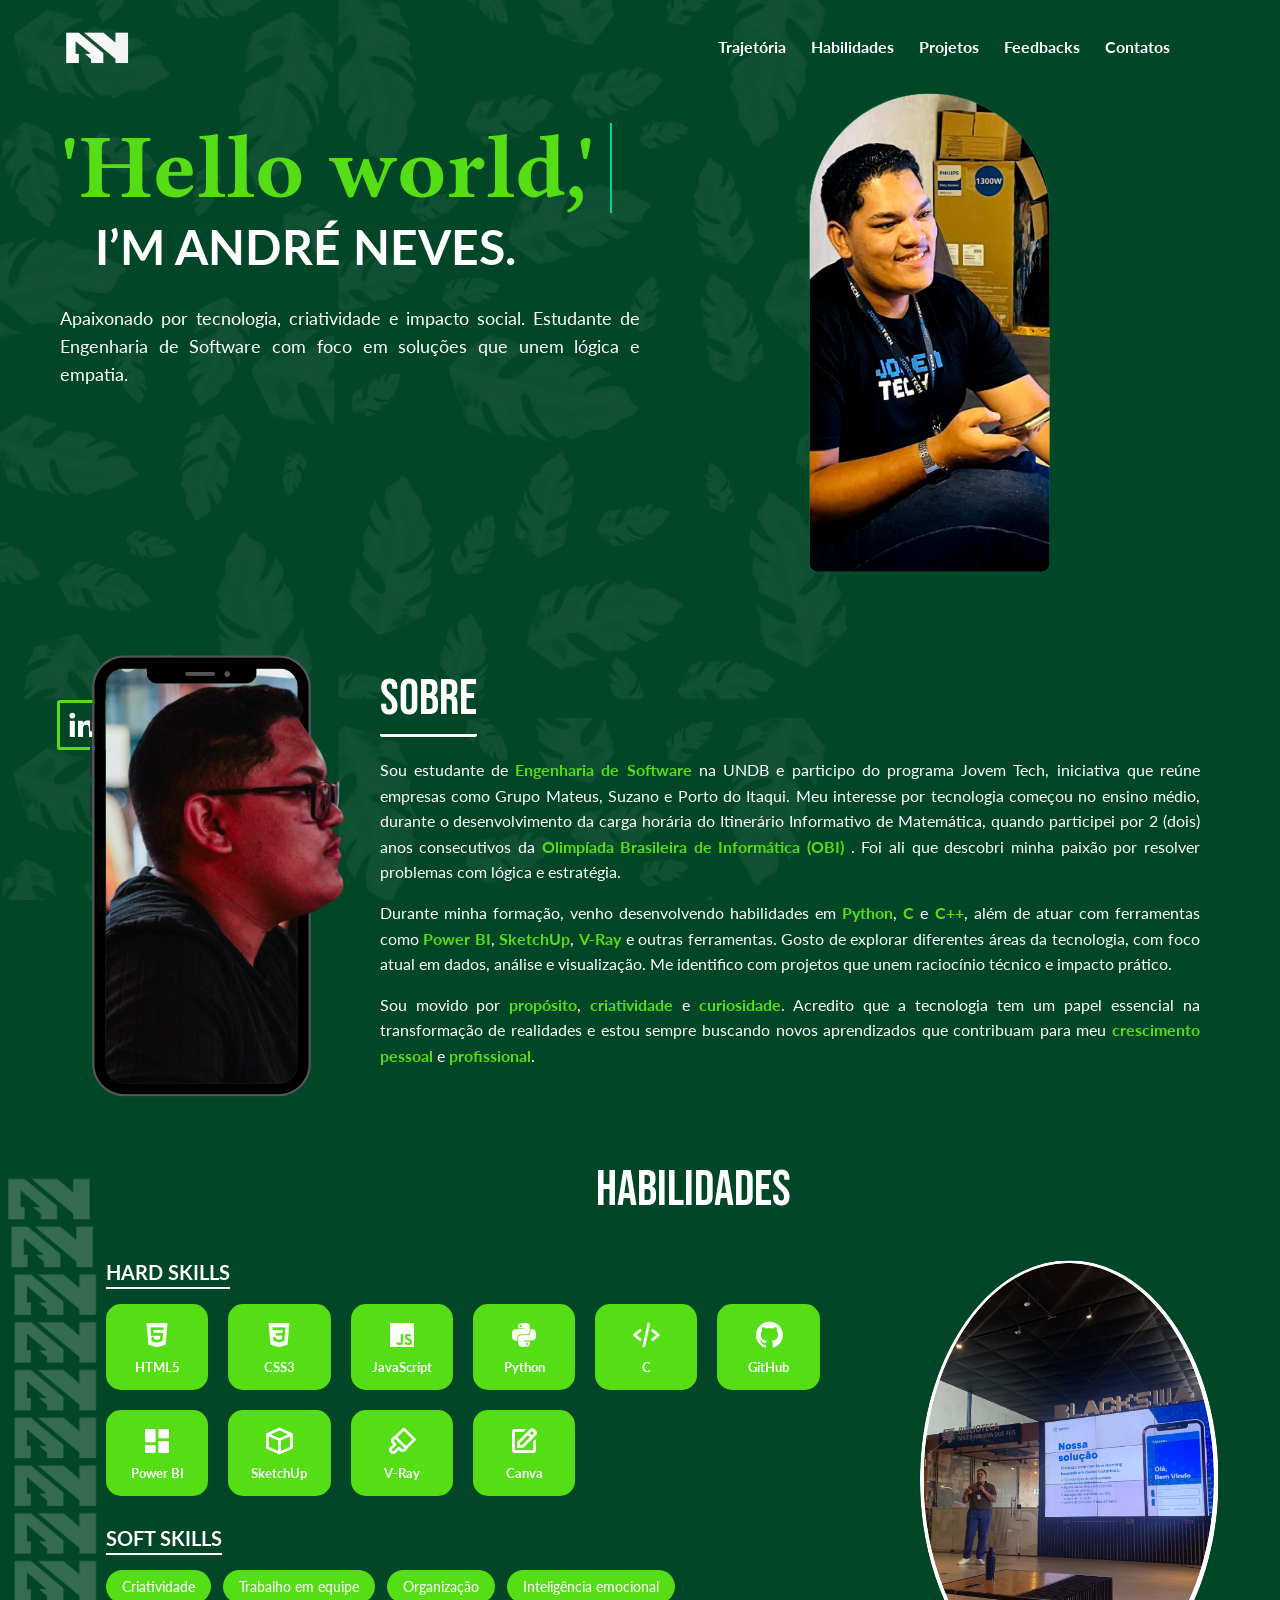
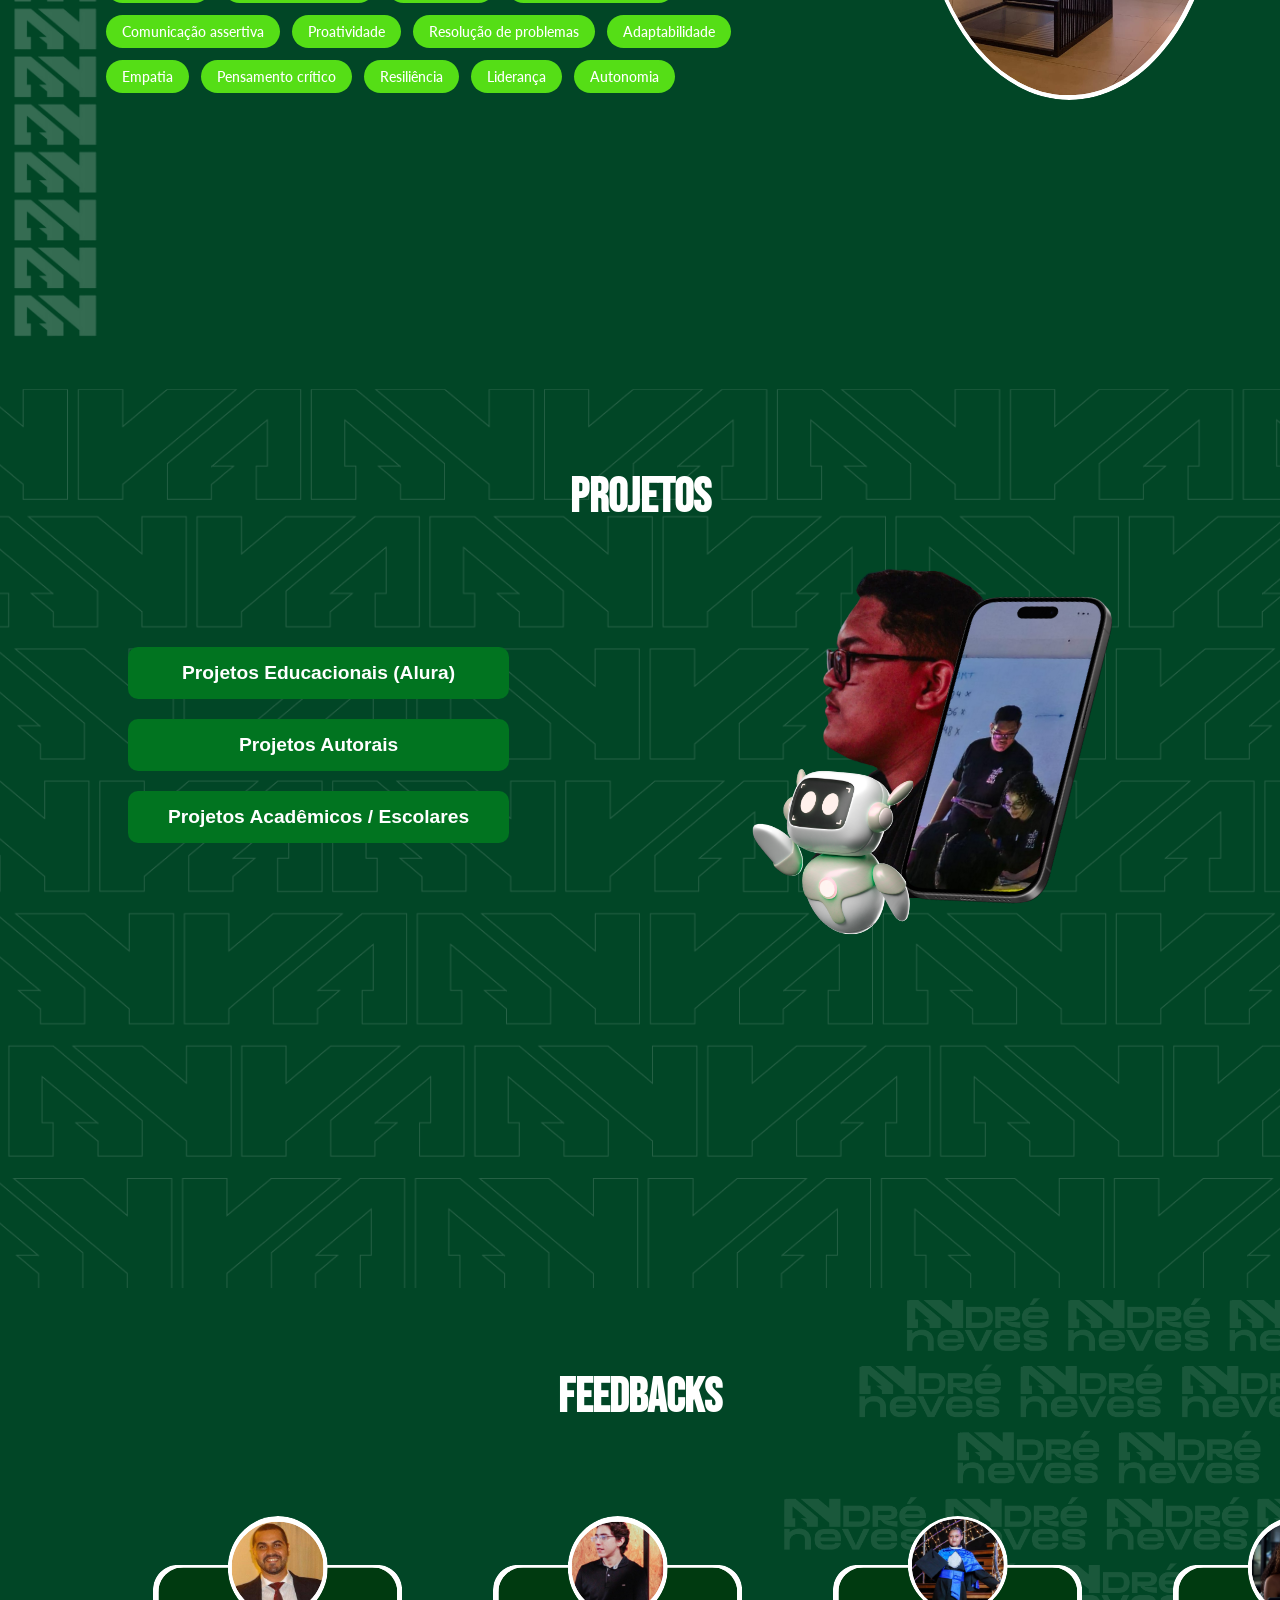
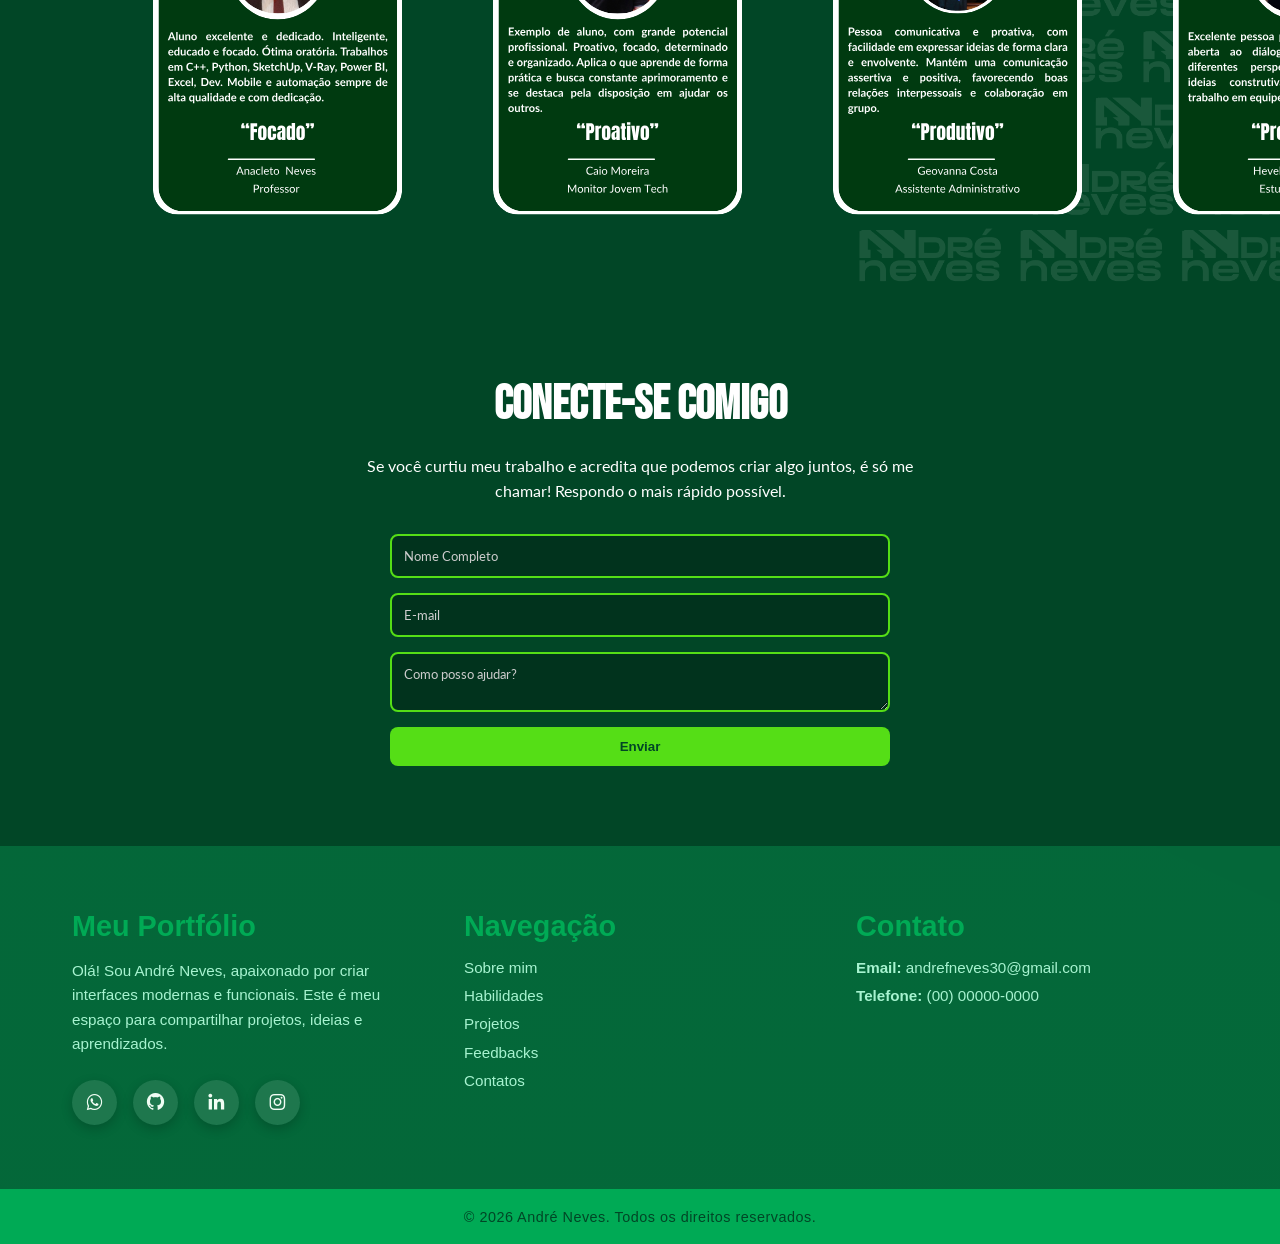
==== index.html @ a417c54a "Update index.html" ====
<!-- index.html -->
<!DOCTYPE html>
<html lang="pt-BR">

<head>
  <meta charset="UTF-8" />
  <meta name="viewport" content="width=device-width, initial-scale=1.0" />
  <title>Portfólio | André Neves</title>
  <link href='https://unpkg.com/boxicons@2.1.4/css/boxicons.min.css' rel='stylesheet'>
  <link rel="stylesheet" href="./Styles/style.css">
  <link rel="shortcut icon" type="image/x-icon" href="./assets/aba/logo_aba.ico">
  <script src="https://vlibras.gov.br/app/vlibras-plugin.js"></script>
</head>

<body class="claro">

  <div vw class = "enabled">
        <div vw-access-button class="active"></div>
        <div vw-plugin-wrapper>
            <div class="vw-plugin-top-wrapper"></div>
        </div>
    </div>
    <script src="https://vlibras.gov.br/app/vlibras-plugin.js"></script>
    <script >
        new window.VLibras.Widget('https://vlibras.gov.br/app');
    </script>

  <!-- Fundos -->
  <div class="home_fundo">
    <div class="fundo-folhas"></div>
    <div class="fundo-logo"></div>
  </div>
  <!-- Cabeçalho -->
  <header class="secao-cabecalho">
    <div class="menu-navegacao">
      <a href="/">
        <img class="logo" src="./assets/cabecalho/logo.svg" alt="Logo" onclick="location.reload()"
          style="cursor:pointer;" />
      </a>
      <nav>
        <ul class="lista-navegacao">
          <li><a href="#trajetoria">Trajetória</a></li>
          <li><a href="#habilidades">Habilidades</a></li>
          <li><a href="#projetos">Projetos</a></li>
          <li><a href="#feedbacks">Feedbacks</a></li>
          <li><a href="#contato">Contatos</a></li>
          <li>
            <div class="botao-tema" onclick="alternarTema()"></div>
          </li>
          <div class="linha-separadora"></div>

      </nav>
    </div>
  </header>


  <main>
    <section class="secao-apresentacao">
      <div class="texto-apresentacao">
        <section>
          <h1><span class="titulo_home"><strong>'Hello world,'</strong></span></h1>
          <h2>I’M ANDRÉ NEVES.</h2>
          <p class="texto_home" style="text-align: justify;"">
            Apaixonado por tecnologia, criatividade e impacto social. Estudante de Engenharia de Software com foco em soluções que unem lógica e empatia.
          </p>
        </section>
        <div class=" redes-sociais">
            <a
              href="https://www.linkedin.com/in/andrefneves?utm_source=share&utm_campaign=share_via&utm_content=profile&utm_medium=android_app"><i
                class='bx bxl-linkedin'></i></a>
            <a href="https://github.com/andrefnevess"><i class="bx bxl-github"></i></a>
      </div>
      </div>

      <div class="foto-perfil">
        <img src="./assets/home/andre_perfil.svg" alt="André Neves" />
      </div>
    </section>
    <!-- Seção Sobre -->
    <section id="trajetoria" class="secao_sobre">
      <div class="conteudo_sobre">
        <div class="texto">
          <h1 class="titulo_sobre">SOBRE</h1>
          <p class="texto_sobre">Sou estudante de <strong class="negrito_sobre">Engenharia de Software</strong> na UNDB
            e participo do programa Jovem Tech, iniciativa que reúne empresas como Grupo Mateus, Suzano e Porto do
            Itaqui. Meu interesse por tecnologia começou no ensino médio, durante o desenvolvimento da carga horária do
            Itinerário Informativo de Matemática, quando participei por 2 (dois) anos consecutivos da <strong
              class="negrito_sobre">Olimpíada Brasileira de Informática (OBI)</strong> . Foi ali que descobri minha
            paixão por resolver problemas com lógica e estratégia.</p>

          <p class="texto_sobre">Durante minha formação, venho desenvolvendo habilidades em <strong
              class="negrito_sobre">Python</strong>, <strong class="negrito_sobre">C</strong> e <strong
              class="negrito_sobre">C++</strong>, além de atuar com ferramentas como <strong class="negrito_sobre">Power
              BI</strong>, <strong class="negrito_sobre">SketchUp</strong>, <strong class="negrito_sobre">V-Ray</strong>
            e outras ferramentas. Gosto de explorar diferentes áreas da tecnologia, com foco atual em dados, análise e
            visualização. Me identifico com projetos que unem raciocínio técnico e impacto prático.</p>

          <p class="texto_sobre">Sou movido por <strong class="negrito_sobre">propósito</strong>, <strong
              class="negrito_sobre">criatividade</strong> e <strong class="negrito_sobre">curiosidade</strong>. Acredito
            que a tecnologia tem um papel essencial na transformação de realidades e estou sempre buscando novos
            aprendizados que contribuam para meu <strong class="negrito_sobre">crescimento pessoal</strong> e <strong
              class="negrito_sobre">profissional</strong>.</p>
        </div>
        <img src="./assets/sobre_mim/celular_imagem.svg" alt="Imagem com efeito 3D">
      </div>
    </section>

    <!-- Seção Habilidades -->
    <section id="habilidades" class="secao_habilidades">
      <div class="imagem-esquerda-conteudo">
        <img src="./assets/habilidades/logo_lateral_habilidades.svg">
      </div>
      <div class="conteudo-habilidades">
        <h1 class="titulo_habilidades">HABILIDADES</h1>

        <div class="habilidades_layout">

          <!-- Listas -->
          <div class="habilidades_listas">

            <!-- HARD SKILLS -->
            <div class="habilidades_categoria">
              <h2>HARD SKILLS</h2>
              <div class="hard_skills">
                <div class="skill_icon"><i class="bx bxl-html5"></i><span>HTML5</span></div>
                <div class="skill_icon"><i class="bx bxl-css3"></i><span>CSS3</span></div>
                <div class="skill_icon"><i class="bx bxl-javascript"></i><span>JavaScript</span></div>
                <div class="skill_icon"><i class="bx bxl-python"></i><span>Python</span></div>
                <div class="skill_icon"><i class="bx bx-code-alt"></i><span>C</span></div>
                <div class="skill_icon"><i class="bx bxl-github"></i><span>GitHub</span></div>
                <div class="skill_icon"><i class="bx bxs-dashboard"></i><span>Power BI</span></div>
                <div class="skill_icon"><i class="bx bx-cube"></i><span>SketchUp</span></div>
                <div class="skill_icon"><i class="bx bx-brush"></i><span>V-Ray</span></div>
                <div class="skill_icon"><i class='bx  bx-edit'></i> <span>Canva</span></div>
              </div>
            </div>

            <!-- SOFT SKILLS -->
            <div class="habilidades_categoria">
              <h2>SOFT SKILLS</h2>
              <div class="soft_skills">
                <span>Criatividade</span>
                <span>Trabalho em equipe</span>
                <span>Organização</span>
                <span>Inteligência emocional</span>
                <span>Comunicação assertiva</span>
                <span>Proatividade</span>
                <span>Resolução de problemas</span>
                <span>Adaptabilidade</span>
                <span>Empatia</span>
                <span>Pensamento crítico</span>
                <span>Resiliência</span>
                <span>Liderança</span>
                <span>Autonomia</span>
              </div>
            </div>
          </div>

          <!-- Imagem -->
          <div class="habilidades_imagem">
            <img src="./assets/habilidades/andre_habilidades.svg" alt="Apresentação">
          </div>

        </div>
      </div>
    </section>


    <!-- ================= PROJETOS ================= -->
    <section class="secao_projetos" id="projetos">
      <h2>PROJETOS</h2>
      <div class="projetos-container">
        <div class="projetos-botoes">
          <a href="projetos-educacionais.html" class="btn-projeto">Projetos Educacionais (Alura)</a>
          <a href="projetos-autorais.html" class="btn-projeto">Projetos Autorais</a>
          <a href="projetos-academicos.html" class="btn-projeto">Projetos Acadêmicos / Escolares</a>
        </div>

        <img src="./assets/projetos/imgem_lateral.svg" alt="Colagem de André" class="imagem_colagem">
      </div>
    </section>

<!-- ================= FEEDBACKS ================= -->
<section id="feedbacks">
  <h2>Feedbacks</h2>

  <div class="slider" style="--width: 300px; --height: 300px; --quantity: 18;">
    <div class="list">
      <!-- Cards originais -->
      <div class="item" style="--position: 1"><img src="./assets/feedbacks/depoimento.svg" alt="Feedback"></div>
      <div class="item" style="--position: 2"><img src="./assets/feedbacks/depoimento1.svg" alt="Feedback"></div>
      <div class="item" style="--position: 3"><img src="./assets/feedbacks/depoimento2.svg" alt="Feedback"></div>
      <div class="item" style="--position: 4"><img src="./assets/feedbacks/depoimento3.svg" alt="Feedback"></div>
      <div class="item" style="--position: 5"><img src="./assets/feedbacks/depoimento4.svg" alt="Feedback"></div>
      <div class="item" style="--position: 6"><img src="./assets/feedbacks/depoimento5.svg" alt="Feedback"></div>
      <div class="item" style="--position: 7"><img src="./assets/feedbacks/depoimento6.svg" alt="Feedback"></div>
      <div class="item" style="--position: 8"><img src="./assets/feedbacks/depoimento7.svg" alt="Feedback"></div>
      <div class="item" style="--position: 9"><img src="./assets/feedbacks/depoimento8.svg" alt="Feedback"></div>

      <!-- Duplicados para loop infinito -->
      <div class="item" style="--position: 10"><img src="./assets/feedbacks/depoimento.svg" alt="Feedback"></div>
      <div class="item" style="--position: 11"><img src="./assets/feedbacks/depoimento1.svg" alt="Feedback"></div>
      <div class="item" style="--position: 12"><img src="./assets/feedbacks/depoimento2.svg" alt="Feedback"></div>
      <div class="item" style="--position: 13"><img src="./assets/feedbacks/depoimento3.svg" alt="Feedback"></div>
      <div class="item" style="--position: 14"><img src="./assets/feedbacks/depoimento4.svg" alt="Feedback"></div>
      <div class="item" style="--position: 15"><img src="./assets/feedbacks/depoimento5.svg" alt="Feedback"></div>
      <div class="item" style="--position: 16"><img src="./assets/feedbacks/depoimento6.svg" alt="Feedback"></div>
      <div class="item" style="--position: 17"><img src="./assets/feedbacks/depoimento7.svg" alt="Feedback"></div>
      <div class="item" style="--position: 18"><img src="./assets/feedbacks/depoimento8.svg" alt="Feedback"></div>
    </div>
  </div>
</section>




    <!-- ================= CONTATO ================= -->
    <section id="contato">
      <h2>Conecte-se comigo</h2>
      <p>
        Se você curtiu meu trabalho e acredita que podemos criar algo juntos, é só me chamar!
        Respondo o mais rápido possível.
      </p>

      <form>
        <input type="text" placeholder="Nome Completo" required>
        <input type="email" placeholder="E-mail" required>
        <textarea placeholder="Como posso ajudar?" required></textarea>
        <button type="submit">Enviar</button>
      </form>


    </section>
<footer>
  <div class="container">

    <!-- Coluna 1: Sobre -->
    <div>
      <h2>Meu Portfólio</h2>
      <p>
        Olá! Sou André Neves, apaixonado por criar interfaces modernas e funcionais.
        Este é meu espaço para compartilhar projetos, ideias e aprendizados.
      </p>
      <div class="social-icons">
        <a href="https://wa.me/qr/RAGV7XHZRZ6GN1"><i class="bx bxl-whatsapp"></i></a>
        <a href="https://github.com/andrefnevess"><i class="bx bxl-github"></i></a>
        <a href="https://www.linkedin.com/in/andrefneves?utm_source=share&utm_campaign=share_via&utm_content=profile&utm_medium=android_app"><i class='bx bxl-linkedin'></i></a>
        <a href="https://www.instagram.com/andre.nevess?igsh=OG5remVhYXY4eXdo"><i class="bx bxl-instagram"></i></a>
      </div>
    </div>

    <!-- Coluna 2: Navegação -->
    <div>
      <h2>Navegação</h2>
      <ul>
        <li><a href="#trajetoria">Sobre mim</a></li>
        <li><a href="#habilidades">Habilidades</a></li>
        <li><a href="#projetos">Projetos</a></li>
        <li><a href="#feedbacks">Feedbacks</a></li>
        <li><a href="#contato">Contatos</a></li>
      </ul>
    </div>

    <!-- Coluna 3: Contato -->
    <div>
      <h2>Contato</h2>
      <ul>
        <li><strong>Email:</strong> andrefneves30@gmail.com</li>
        <li><strong>Telefone:</strong> (00) 00000-0000</li>
      </ul>
    </div>

  </div>

  <div class="footer-bottom">
    © <span id="year"></span> André Neves. Todos os direitos reservados.
  </div>

  <script>
    document.getElementById("year").textContent = new Date().getFullYear();
  </script>
</footer>


  </main>
</body>


</html>
---- Styles/style.css ----
@import url('https://fonts.googleapis.com/css2?family=Lato:wght@700&family=League+Spartan:wght@100..900&family=Libertinus+Sans:ital,wght@0,400;0,700;1,400&family=Libertinus+Serif:wght@400;700&family=Roboto:ital,wght@0,100..900;1,100..900&display=swap');
@import url('https://fonts.googleapis.com/css2?family=Bebas+Neue&family=Lato:wght@300;400&display=swap');

.folha {
  position: absolute;
  width: 40px;
  height: auto;
  pointer-events: none; /* não atrapalha cliques */
}


 /* Função "Voltar para o inicio */
 #scrollTopBtn {
  position: fixed;
  bottom: 30px;
  right: 30px;
  display: flex;
  align-items: center;
  gap: 10px; /* espaço entre ícone e texto */
  padding: 10px 20px;
  background-color: white;
  color: black;
  border: 2px solid white;
  border-radius: 30px;
  cursor: pointer;
  font-weight: bold;
  font-size: 16px;
  box-shadow: 0 4px 8px rgba(0,0,0,0.2);
  display: none; /* inicialmente escondido */
  transition: all 0.3s ease;
}

#scrollTopBtn:hover {
  transform: scale(1.05);
  background-color: #f0f0f0;
}



/* Variáveis de cor */
:root {
  --verde-escuro: #014626;
  --verde-claro: #00aa55;
  --verde-gradiente: linear-gradient(135deg, #014626, #00aa55);

  --texto-claro: #f0fdf4;
  --texto-secundario: #a7f3d0;

  /* Variáveis que estavam faltando */
  --cor-destaque: #55DE16; /* verde neon usado nos hovers */
  --cor-fundo-escuro: #014626; /* fundo padrão das seções */
  --cor-texto-escuro: #ffffff; /* cor de texto nas seções escuras */
}


html {
  scroll-behavior: smooth;
  overflow-x: hidden
}

@keyframes flutuar {
  0% {
    top: 0;
  } 100% {
    top: 30px;
  }
}

/* Reset básico */
* {
  margin: 0;
  padding: 0;
  box-sizing: border-box;
}

/* Corpo */
body {
  font-family: "Lato", sans-serif;
  transition: background 0.3s, color 0.3s;
}



/* Fundo geral */

.home_fundo{
  align-items: center;
}
/* Fundo com folhas */
.fundo-folhas {
  position: absolute;
  top: 0;
  left: 0;
  width: 100%;
  height: 100%;
  background-image: url('../assets/home/folhas.png');
  background-repeat: no-repeat;
  background-size: cover;
  background-position: center top;
  z-index: -1;
  opacity: 0.4;
}

/* Fundo com logos */
.fundo-logo {
  position: absolute;
  bottom: 0;
  right: 0;
  width: 50%;
  height: 50%;
  background-image: url('../assets/home/logo_de_fundo\ .svg');
  background-repeat: no-repeat;
  background-size: cover;
  background-position: right bottom;
  z-index: -3;
  opacity: 0.5;
}

.linha-separadora {
  width: 100%;
  height: 2px;
  background-color: white; /* ou a cor que você usou no protótipo */
  border-radius: 12px; /* ou 50% se quiser circular */
  overflow: hidden;
}

/* Cabeçalho */
.secao-cabecalho {
  padding: 20px 60px;
  display: flex;
  flex-direction: column;
  gap: 40px;
}

.menu-navegacao {
  display: flex;
  justify-content: space-between;
  align-items: center;
}

.lista-navegacao {
  display: flex;
  list-style: none;
  gap: 25px;
}

.lista-navegacao a:hover {
    background: transparent;
    color: var(--cor-destaque);
    box-shadow: none;

}

.lista-navegacao a {
  text-decoration: none;
  color: white;
  font-weight: bold;
  transition: color 0.3s;
}

/* Logo */
.logo {
  max-width: clamp(50px, 10vw, 75px);
  height: auto;
}

/* Apresentação */
.secao-apresentacao {
  display: flex;
  justify-content: space-between;
  flex-wrap: wrap;
  padding: 30px 60px;
}

.texto-apresentacao {
  flex: 1;
  max-width: 1000px;
}

.texto-apresentacao h1 {
  font-family: "Libertinus Serif", serif;
  font-weight: 600;
  font-style: normal;
  font-size: 3.5rem;
 
  color: #00d596;
}

/* Efeito de digitação para "Hello world," */
.titulo_home {
  display: inline-block;
  overflow: hidden;
  white-space: nowrap;
  border-right: 2px solid #00d596; /* cor do cursor */
  font-family: 'Libertinus Serif', serif;
  font-weight: 1000;
  font-size: 90px;

  /* animações */
  animation: typing 2s steps(12) forwards, blink 0.7s step-end infinite;
}

@keyframes typing {
  from { width: 0; }
  to { width: 12ch; } /* 12 caracteres = "Hello world," */
}

@keyframes blink {
  0%, 50%, 100% { border-color: #00d596; }
  25%, 75% { border-color: transparent; }
}

.texto-apresentacao h1,
.texto-apresentacao h2 {
    display: block;
    margin: 0px;
    line-height: 1; /* ajusta a distância entre as linhas */
}
.texto-apresentacao {
    display: flex;
    flex-direction: column;
    gap: 5px; /* espaço entre eles */
    margin:0px 0px 0px 0px;
}

.texto-apresentacao h2 {
  font-size: 3rem;
  margin-bottom: 0.7em;
   padding-left: 35px;
}

h1, h2 {
    margin-bottom: 0; /* ou 0 se quiser colado */
}

h2 {
    margin-top: 0; /* remove espaço extra acima */
}

.texto-apresentacao p {
  font-size: 1.1rem;
  margin-bottom: 1.5em;
  line-height: 1.6;
  right: 15px;
}

.titulo_home {
  color: var(--cor-destaque);
}

h2 {
  color: white;
  left: 30px;
}
.texto_home{
  font-family: "Lato", sans-serif;
  font-size: clamp(0.9rem, 1.2vw, 1.1rem);
  color: white;
}

.redes-sociais {
    display: flex;
    gap: 10px;
    margin-top: 10px;
    position: absolute;
    left: 0;
    bottom: 150px;
    padding-left: 25px;
}

.redes-sociais:hover {
    background: transparent;
    color: var(--cor-destaque);
    box-shadow: none;
}

.redes-sociais{
    margin-left: 2rem;
}

.redes-sociais a {
    display: inline-flex;
    justify-content: center;
    align-items: center;
    width: 50px;
    height: 50px;
    border: .2rem solid var(--cor-destaque);
    border-radius: 5%;
    font-size: 2rem;
    color: var(--cor-destaque);
    text-decoration: none;
    transition: .5s;
    
}


.redes-sociais a:hover {
    background: var(--cor-destaque);
    color: var(--cor-fundo-escuro);
    box-shadow: 0 0 1rem var(--cor-destaque);
}

/* Foto lateral */
.foto-perfil {
  flex: 1;
  display: flex;
  justify-content: center;
  animation: flutuar 2s ease-in-out infinite alternate;
  position: relative;
}

.foto-perfil img {
  width: 100%;
  max-width: 250px;
  height: auto;
  transform: translateY(-30px); 
}

/* Seção Sobre Mim */

body {
    background-color: #014626; 
}

/* Logo Superior */

header {
    position: relative;
}

.logo_superior {
    position: absolute;
    top: 0;
    right: 30px; /* valor negativo faz "invadir" */
    width: 600px; /* tamanho ajustado */
    max-width: none; /* remove limite */
}

/* Seção Sobre */
.secao_sobre {
    padding: 20px 40px;
    max-width: 1200px;
    margin: auto;
    position: relative;
}

.titulo_sobre {
    font-family: "Bebas Neue", sans-serif;
    font-weight: 400;
    font-size: 50px;
    color: #fff;
    margin-bottom: 20px;
    border-bottom: 3px solid white;
    display: inline-block;
    padding-bottom: 5px;
    border-radius: 2px;
}

.conteudo_sobre {
    display: flex;
    flex-direction: row-reverse;
    align-items: center;
    gap: 30px;
}

.texto_sobre {
    font-family: "Lato", sans-serif;
    font-size: 16px;
    color: white;
    line-height: 1.6;
    text-align: justify;
    margin-bottom: 15px; /* <-- adiciona espaço entre parágrafos */
}

.negrito_sobre {
    color: #55DE16;
}

.conteudo_sobre img {
    width: 100%;
    max-width: 300px;
}



.redes-sociais i{
  color: white;
  
}


/* Seção Habilidades */
.secao_habilidades {
  padding: 40px 0px;
  color: white;
  width: 100vw;
  display: flex;
  flex-direction: row;
}

.imagem-esquerda-conteudo {
  width: 15%;
  height: 100%;
}

.imagem-esquerda-conteudo img {
  width: 100%;
  height: 100%;
}

.conteudo-habilidades {
  display: flex;
  flex-direction: column;
}

.titulo_habilidades {
  font-family: "Bebas Neue", sans-serif;
  font-weight: 400;
  font-size: 50px;
  color: #fff;
  margin-bottom: 40px;
  text-align: center;
}

.habilidades_layout {
  display: flex;
  gap: 40px;
  flex-wrap: wrap;
  justify-content: space-between;
  align-items: flex-start;
}

.habilidades_listas {
  flex: 1 1 60%;
}

/* Títulos */
.habilidades_categoria h2 {
  font-family: "Lato", sans-serif;
  font-size: 20px;
  margin-bottom: 15px;
  border-bottom: 2px solid white;
  display: inline-block;
  padding-bottom: 3px;
}

/* Hard Skills em grid */
.hard_skills {
  display: grid;
  grid-template-columns: repeat(auto-fit, minmax(100px, 1fr));
  gap: 20px;
  margin-bottom: 30px;
}

.skill_icon {
  background-color: #55DE16;
  border-radius: 15px;
  text-align: center;
  padding: 15px;
  display: flex;
  flex-direction: column;
  align-items: center;
  justify-content: center;
  transition: transform 0.3s, background 0.3s;
}

.skill_icon i {
  font-size: 32px;
  margin-bottom: 8px;
}

.skill_icon span {
  font-size: 13px;
  font-weight: bold;
}

.skill_icon:hover {
  background-color: #28a428;
  transform: translateY(-5px);
}

/* Soft Skills */
.soft_skills {
  display: flex;
  flex-wrap: wrap;
  gap: 12px;
}

.soft_skills span {
  background-color: #55DE16;
  padding: 8px 16px;
  border-radius: 20px;
  font-size: 14px;
  font-family: "Lato", sans-serif;
  font-weight: 500;
  transition: background 0.3s, transform 0.3s;
}

.soft_skills span:hover {
  background: #28a428;
  transform: scale(1.05);
}

/* Imagem ao lado */
.habilidades_imagem {
  flex: 1 1 35%;
  display: flex;
  justify-content: center;
  align-items: center;
}

.habilidades_imagem img {
  width: 100%;
  max-width: 300px;
  border-radius: 50% / 35%;
  object-fit: cover;
}


/* ================= PROJETOS ================= */

#projetos {
  position: relative;
  padding: 80px 10%;
  color: var(--cor-texto-escuro);
  overflow: hidden;
  text-align: center;
  height: 100vh;
  width: 100vw;
}

/* Fundo decorativo */
#projetos::before {
  content: "";
  position: absolute;
  top: 0;
  left: 0;
  width: 100%;
  height: 100%;
  background-image: url('../assets/projetos/fundo_projetos.svg');
  background-repeat: no-repeat;
  background-size: cover;
  background-position: center;
  opacity: 0.5;
  z-index: -1;
}

/* Título centralizado no topo */
#projetos h2 {
   font-family: "Bebas Neue", sans-serif;
  font-size: 3rem;
  margin-bottom: 30px;
  color: var(--cor-texto-escuro);
  text-align: center;
}

/* Container que divide botões e imagem */
.projetos-container {
  display: flex;
  justify-content: space-between; /* botões esquerda, imagem direita */
  align-items: center;
  gap: 40px;
}

/* Botões alinhados à esquerda */
.projetos-botoes {
  display: flex;
  flex-direction: column;
  align-items: flex-start;
  gap: 20px;
  max-width: 400px;
}

/* Estilo dos botões */
.btn-projeto {
  display: block;
  width: 100%;
  padding: 15px 40px;
  border-radius: 10px;
  background: #017420;
  color: var(--cor-texto-escuro);
  font-weight: bold;
  font-family: Arial, Helvetica, sans-serif;
  font-size: 1.2rem;
  text-decoration: none;
  text-align: center;
  transition: all 0.3s ease;
}

.btn-projeto:hover {
  background: #55DE16;
  transform: scale(1.03);
  box-shadow: 0 6px 15px rgba(0,0,0,0.4);
}

/* Imagem no lado direito */
.imagem_colagem {
  max-width: 400px;
  height: auto;
  display: block;
}


/* ================= FEEDBACKS ================= */
#feedbacks {
  padding: 80px 10%;
  color: var(--cor-texto-escuro);
  min-height: 300px;
  display: flex;
  flex-direction: column;
  align-items: right;
  gap: 90px;
  position: relative;
  overflow: hidden;
}

/* Imagem decorativa na lateral direita */
#feedbacks::after {
  content: "";
  position: absolute;
  top: 50%; /* centraliza verticalmente */
  right: -200px; /* metade do tamanho (700px / 2) fora da tela */
  transform: translateY(-50%); /* ajusta certinho no meio */
  width: 700px;
  height: 700px;
  background-image: url('../assets/feedbacks/logo_feedbacks.svg');
  background-repeat: no-repeat;
  background-size: contain; /* mantém proporção certinha */
  background-position: center;
  opacity: 0.5;
  z-index: -5;


}


#feedbacks h2 {
  font-family: "Bebas Neue", sans-serif;
  font-size: 3rem;
  text-align: center;
}

/* ===== SLIDER ===== */
.slider {
  width: 100%;
  position: relative;
}

/* ===== LIST ===== */
.slider .list {
  display: flex;
  gap: 40px;
  width: calc(var(--width) * var(--quantity));
  min-width: calc(var(--width) * var(--quantity));
  animation: autoRun 40s linear infinite;
}

/* ===== ITEM ===== */
.slider .item {
  flex: 0 0 var(--width);
  height: var(--height);
  border-radius: 20px;
  overflow: visible;
  transition: transform 0.5s, filter 0.5s;
  background: transparent;
  position: relative;
}

/* IMAGEM */
.slider .item img {
  width: 100%;
  height: 100%;
  object-fit: contain;
}

/* ===== HOVER ===== */
.slider:hover .list {
  animation-play-state: paused; /* pausa a rolagem */
}

.slider:hover .item {
  filter: grayscale(1) brightness(0.8);
}

.slider .item:hover {
  filter: grayscale(0) brightness(1.2);
  transform: scale(1.05);
}


/* ===== ANIMAÇÕES ===== */
@keyframes autoRun {
  from { transform: translateX(0); }
  to { transform: translateX(-100%); }
}

@keyframes reversePlay {
  from { transform: translateX(-100%); }
  to { transform: translateX(0); }
}

/* ===== CONTROLES ===== */
#feedbacks button {
  position: absolute;
  top: 50%;
  transform: translateY(-50%);
  font-size: 3rem;
  background: rgba(0,0,0,0.5);
  border: none;
  color: white;
  padding: 10px 20px;
  cursor: pointer;
  border-radius: 50%;
  z-index: 2;
  transition: background 0.3s;
}

#feedbacks button:hover {
  background: rgba(0,0,0,0.8);
}


/* ================= CONTATO ================= */
#contato {
  padding: 80px 10%;
  background: var(--cor-fundo-escuro);
  color: var(--cor-texto-escuro);
  text-align: center;
}

#contato h2 {
  font-family: "Bebas Neue", sans-serif;
  font-size: 3rem;
  margin-bottom: 20px;
}

#contato p {
  max-width: 600px;
  margin: 0 auto 30px auto;
  line-height: 1.6;
}

#contato form {
  margin-top: 20px;
  display: flex;
  flex-direction: column;
  gap: 15px;
  max-width: 500px;
  margin-inline: auto;
}

#contato input, 
#contato textarea {
  padding: 12px;
  border: 2px solid var(--cor-destaque);
  border-radius: 8px;
  outline: none;
  font-family: "Lato", sans-serif;
  background: #01331d;
  color: var(--cor-texto-escuro);
}

#contato input::placeholder,
#contato textarea::placeholder {
  color: #cccccc;
}

#contato button {
  padding: 12px;
  border: none;
  border-radius: 8px;
  background: var(--cor-destaque);
  color: var(--cor-fundo-escuro);
  font-weight: bold;
  cursor: pointer;
  transition: background 0.3s ease, transform 0.2s ease;
}

#contato button:hover {
  background: #55DE16;
  transform: scale(1.05);
}

 /* Footer*/


footer {
  background: #046739;
  color: var(--texto-claro);
  font-family: 'Poppins', sans-serif;
  position: relative;
  overflow: hidden;
}

/* Efeito de ondas sutis no fundo */
footer::before {
  content: "";
  position: absolute;
  top: -50%;
  left: -50%;
  width: 200%;
  height: 200%;
  background: var(--verde-gradiente);
  opacity: 0.05;
  transform: rotate(25deg);
  pointer-events: none;
}

footer .container {
  max-width: 1200px;
  margin: 0 auto;
  padding: 4rem 2rem;
  display: grid;
  grid-template-columns: repeat(auto-fit, minmax(250px, 1fr));
  gap: 2.5rem;
  position: relative; /* para ficar acima da pseudo-elemento */
  z-index: 1;
}

footer h2 {
  font-size: 1.8rem;
  margin-bottom: 1rem;
  font-weight: 700;
  background: var(--verde-claro);
  -webkit-background-clip: text;
  -webkit-text-fill-color: transparent;
  transition: transform 0.3s;
}

footer h2:hover {
  transform: translateY(-4px);
}

footer p {
  color: var(--texto-secundario);
  line-height: 1.6;
  font-size: 0.95rem;
}

footer ul {
  list-style: none;
  padding: 0;
}

footer ul li {
  margin-bottom: 0.7rem;
  font-size: 0.95rem;
  color: var(--texto-secundario);
  transition: color 0.3s;
}

footer ul li a {
  text-decoration: none;
  color: var(--texto-secundario);
  position: relative;
  transition: all 0.3s;
}

footer ul li a::after {
  content: '';
  position: absolute;
  width: 0%;
  height: 2px;
  bottom: -2px;
  left: 0;
  background: var(--verde-claro);
  transition: width 0.3s;
}

footer ul li a:hover {
  color: var(--verde-claro);
}

footer ul li a:hover::after {
  width: 100%;
}

footer .social-icons {
  margin-top: 1.5rem;
  display: flex;
  gap: 1rem;
  border-bottom: none;
}

footer .social-icons a {
  display: inline-flex;
  align-items: center;
  justify-content: center;
  width: 45px;
  height: 45px;
  border-radius: 50%;
  background: rgba(255, 255, 255, 0.1);
  color: var(--texto-claro);
  font-size: 1.3rem;
  transition: all 0.4s;
  box-shadow: 0 4px 12px rgba(0,0,0,0.2);
  position: relative;
  overflow: hidden;
  text-decoration: none;
}

footer .social-icons a::before {
  content: '';
  position: absolute;
  width: 0;
  height: 100%;
  top: 0;
  left: 0;
  background: var(--verde-claro);
  opacity: 0.2;
  transition: width 0.4s;
  z-index: 0;
}

footer .social-icons a:hover::before {
  width: 100%;
}

footer .social-icons a:hover {
  color: var(--verde-escuro);
  transform: translateY(-3px);
}

footer .footer-bottom {
  background: var(--verde-claro);
  color: var(--verde-escuro);
  text-align: center;
  padding: 1.2rem 0;
  font-size: 0.9rem;
  font-weight: 500;
  letter-spacing: 0.5px;
  position: relative;
  z-index: 1;
}

/* Responsivo */
@media (max-width: 768px) {
  footer .container {
    grid-template-columns: 1fr;
    text-align: center;
  }

  footer .social-icons {
    justify-content: center;
  }
}


 /* Efeito folha mouse*/

.folha {
position: absolute;
pointer-events: none;
transition: transform 0.1s ease;

}
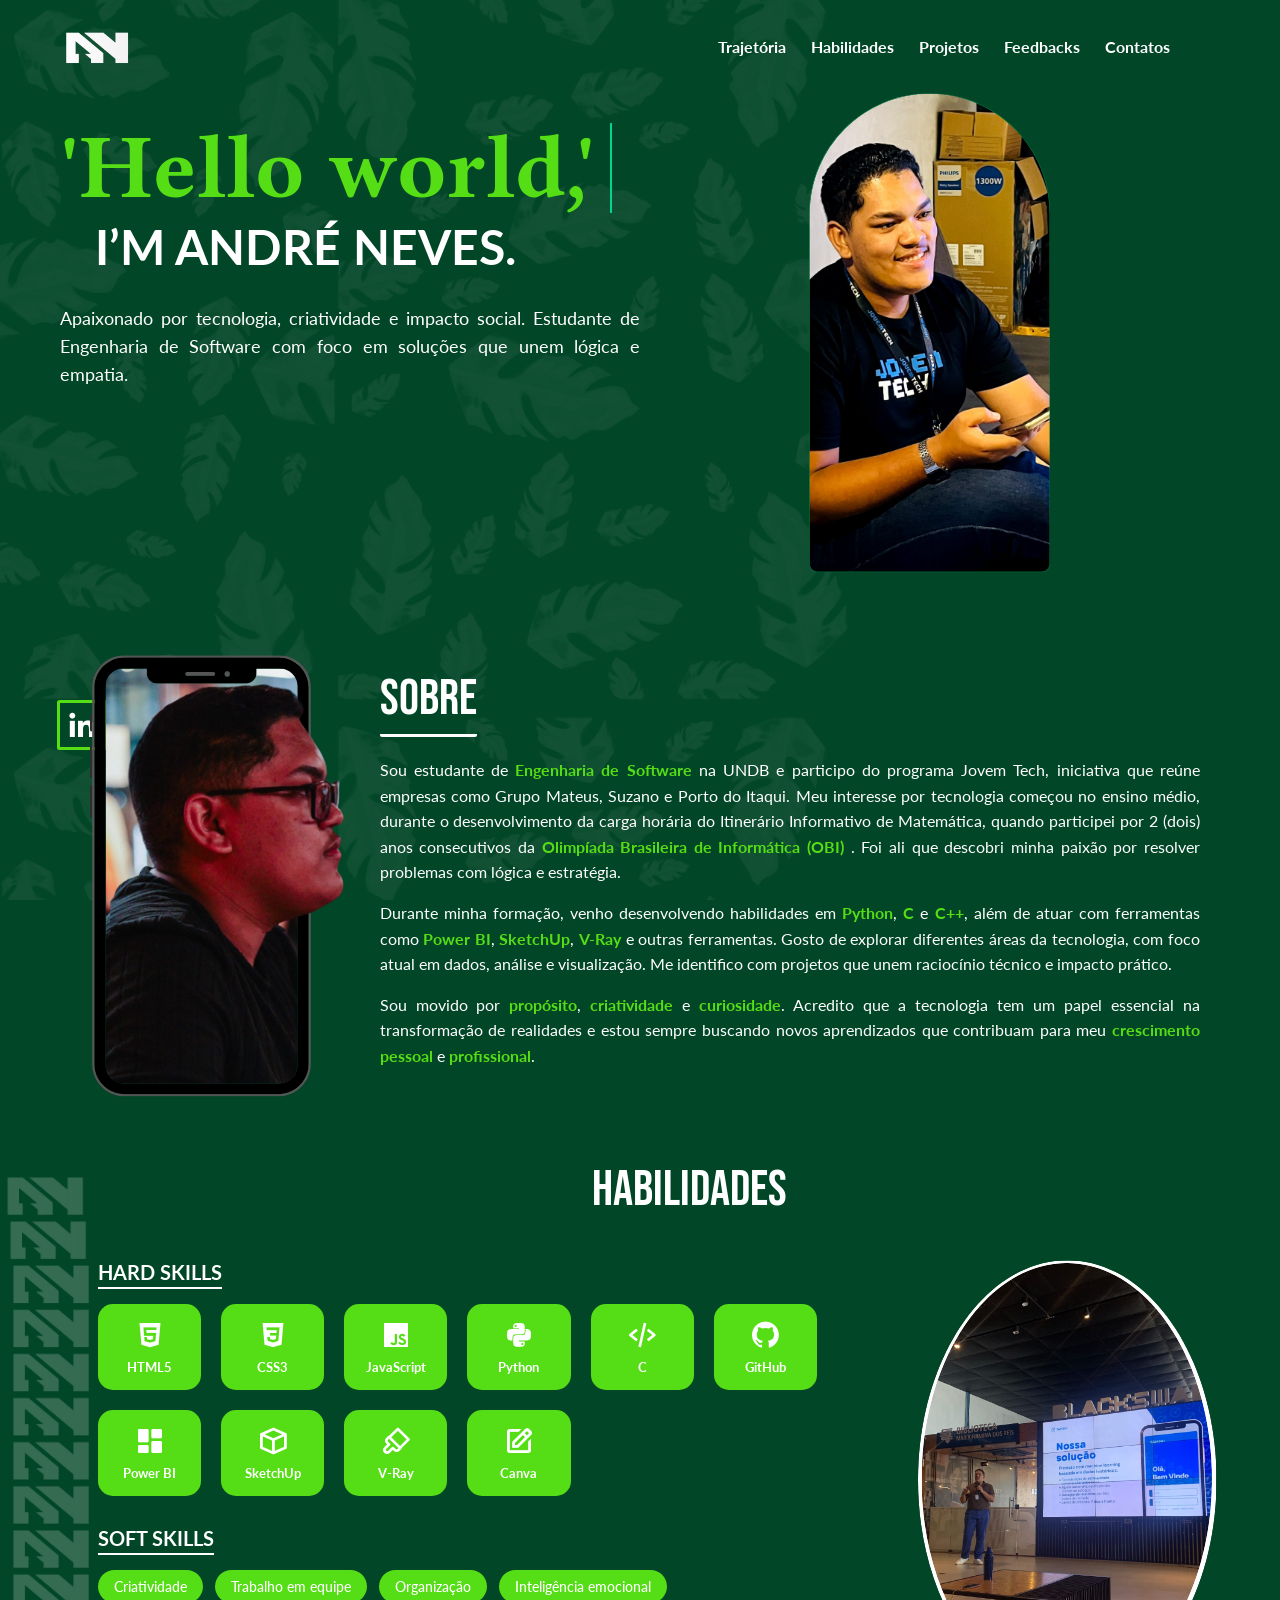
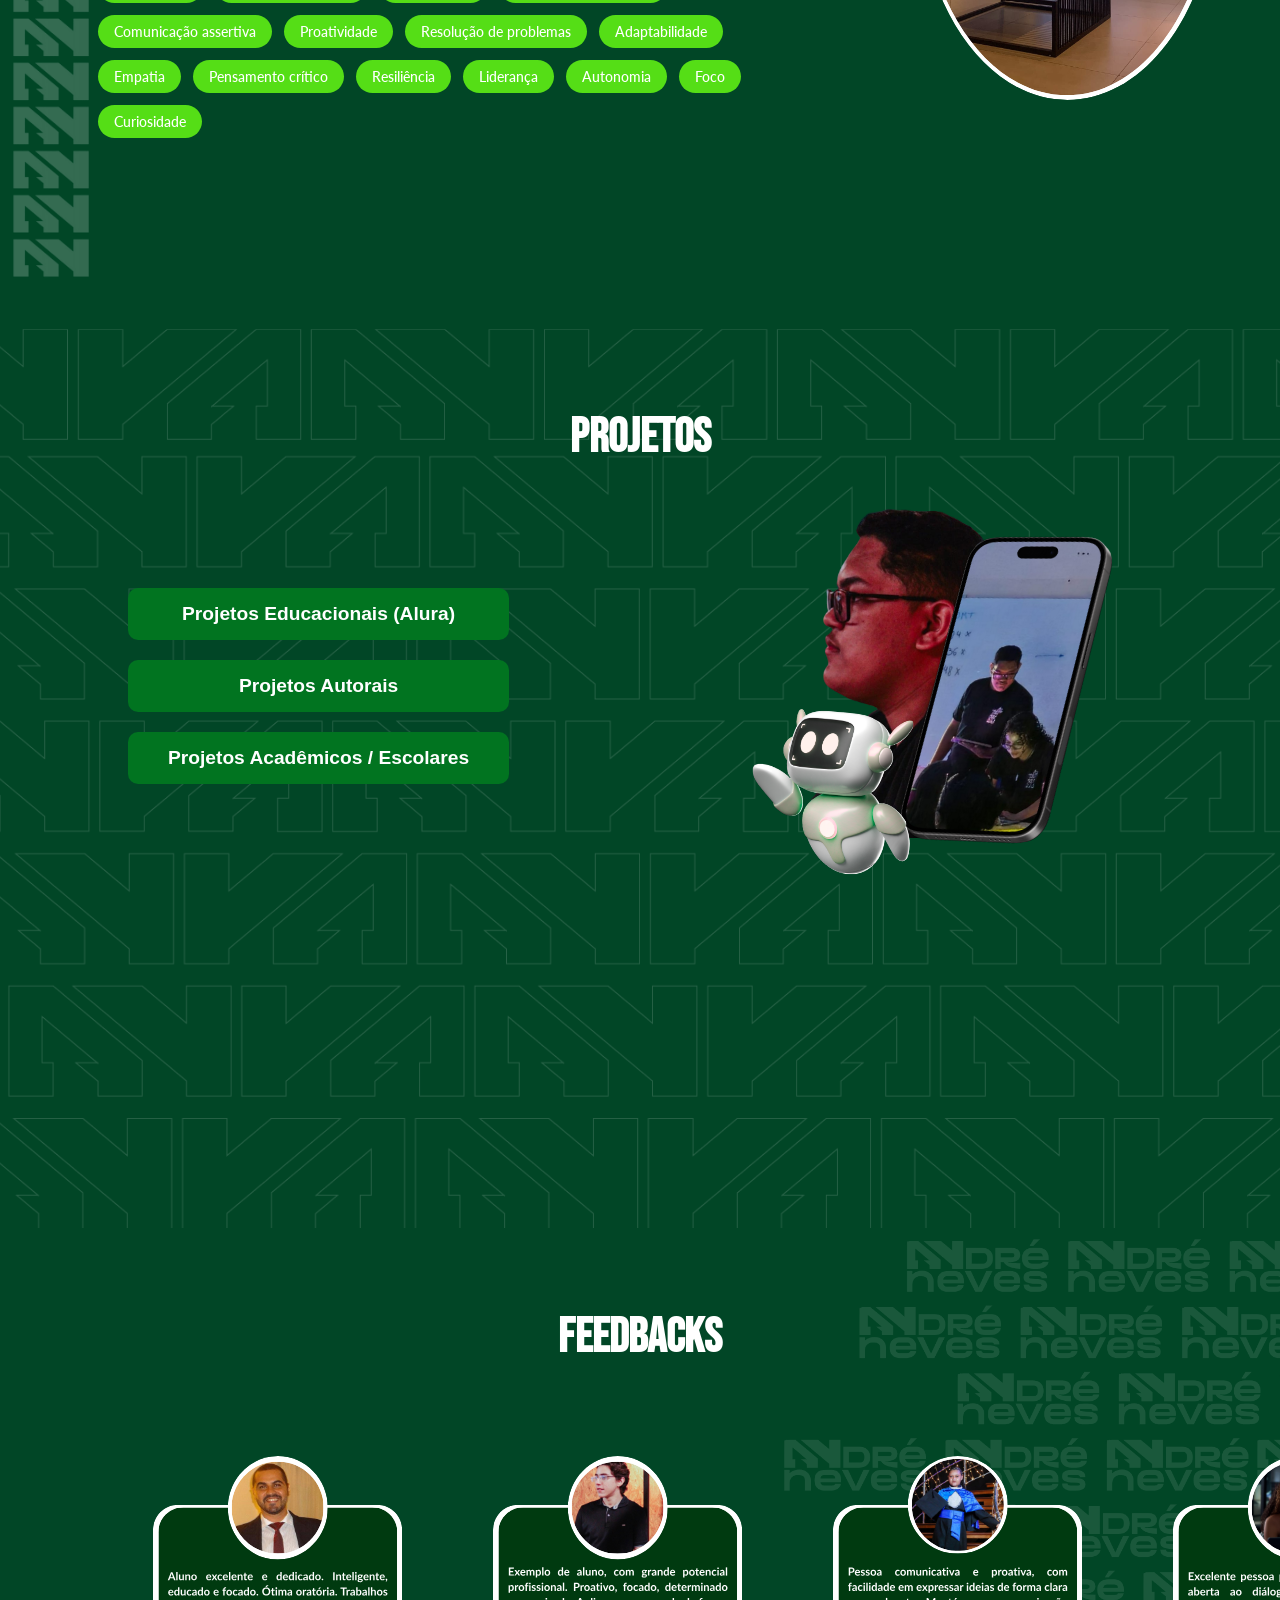
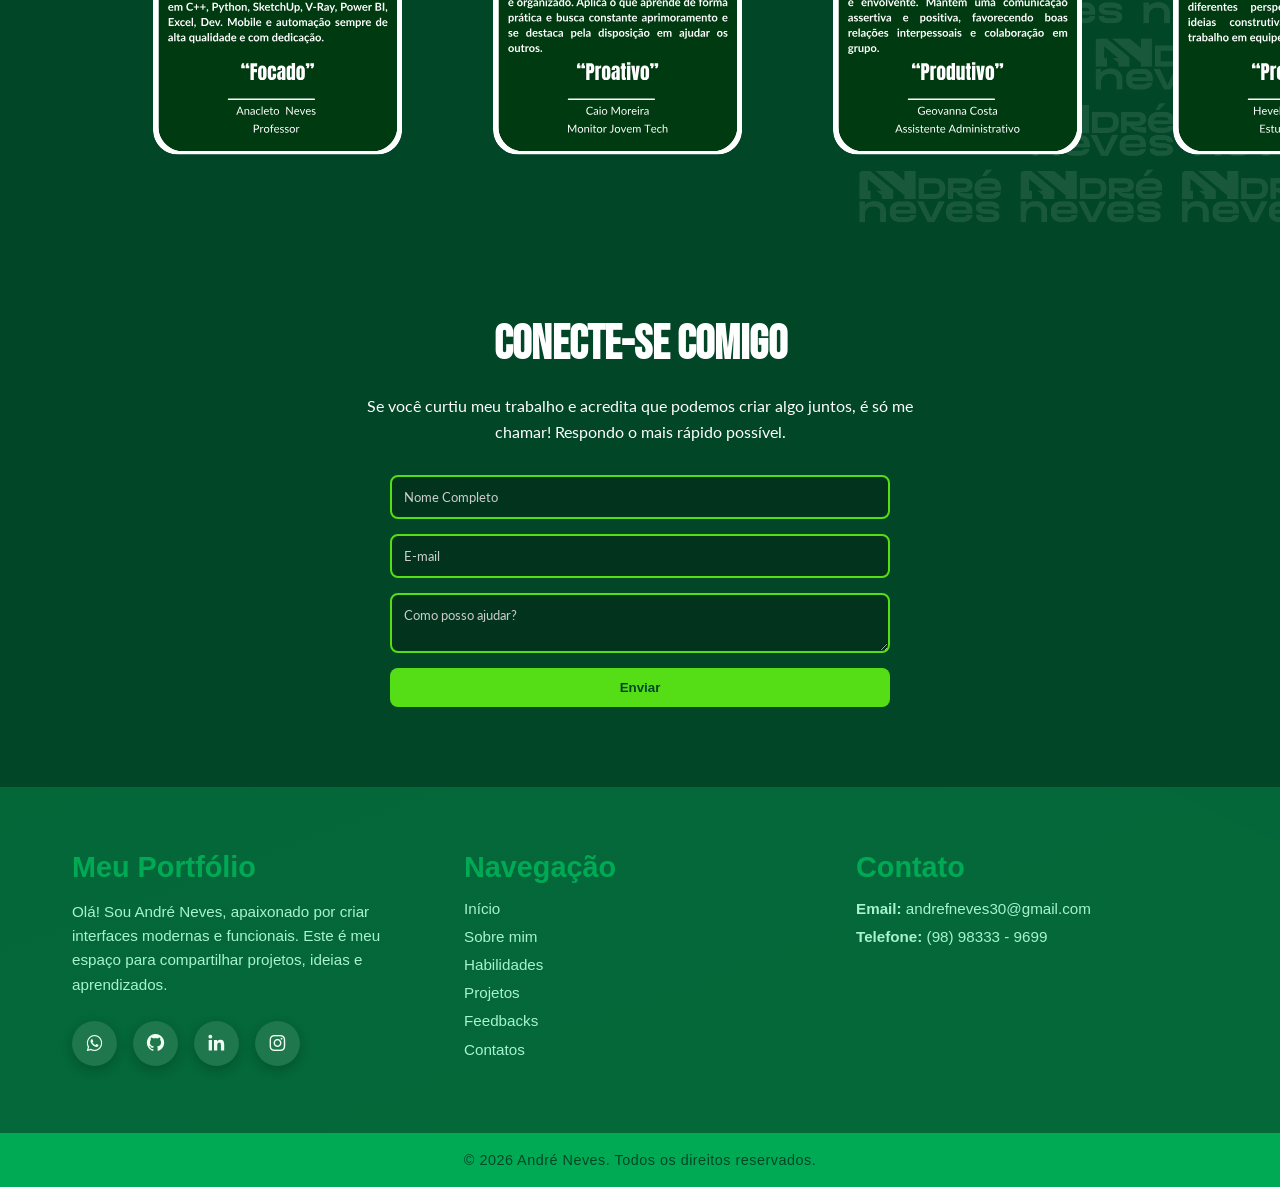
==== commit 40bfe346: "Add files via upload" ====
--- a/index.html
+++ b/index.html
@@ -1,4 +1,3 @@
-<!-- index.html -->
 <!DOCTYPE html>
 <html lang="pt-BR">
 
@@ -9,7 +8,7 @@
   <link href='https://unpkg.com/boxicons@2.1.4/css/boxicons.min.css' rel='stylesheet'>
   <link rel="stylesheet" href="./Styles/style.css">
   <link rel="shortcut icon" type="image/x-icon" href="./assets/aba/logo_aba.ico">
-  <script src="https://vlibras.gov.br/app/vlibras-plugin.js"></script>
+  
 </head>
 
 <body class="claro">
@@ -76,6 +75,7 @@
         <img src="./assets/home/andre_perfil.svg" alt="André Neves" />
       </div>
     </section>
+
     <!-- Seção Sobre -->
     <section id="trajetoria" class="secao_sobre">
       <div class="conteudo_sobre">
@@ -152,6 +152,8 @@
                 <span>Resiliência</span>
                 <span>Liderança</span>
                 <span>Autonomia</span>
+                <span>Foco</span>
+                <span>Curiosidade</span>
               </div>
             </div>
           </div>
@@ -164,7 +166,6 @@
         </div>
       </div>
     </section>
-
 
     <!-- ================= PROJETOS ================= -->
     <section class="secao_projetos" id="projetos">
@@ -184,7 +185,7 @@
 <section id="feedbacks">
   <h2>Feedbacks</h2>
 
-  <div class="slider" style="--width: 300px; --height: 300px; --quantity: 18;">
+  <div class="slider" style="--width: 300px; --height: 300px; --quantity: 36;">
     <div class="list">
       <!-- Cards originais -->
       <div class="item" style="--position: 1"><img src="./assets/feedbacks/depoimento.svg" alt="Feedback"></div>
@@ -207,6 +208,29 @@
       <div class="item" style="--position: 16"><img src="./assets/feedbacks/depoimento6.svg" alt="Feedback"></div>
       <div class="item" style="--position: 17"><img src="./assets/feedbacks/depoimento7.svg" alt="Feedback"></div>
       <div class="item" style="--position: 18"><img src="./assets/feedbacks/depoimento8.svg" alt="Feedback"></div>
+
+      <!-- Triplicar para loop infinito -->
+      <div class="item" style="--position: 19"><img src="./assets/feedbacks/depoimento.svg" alt="Feedback"></div>
+      <div class="item" style="--position: 20"><img src="./assets/feedbacks/depoimento1.svg" alt="Feedback"></div>
+      <div class="item" style="--position: 21"><img src="./assets/feedbacks/depoimento2.svg" alt="Feedback"></div>
+      <div class="item" style="--position: 22"><img src="./assets/feedbacks/depoimento3.svg" alt="Feedback"></div>
+      <div class="item" style="--position: 23"><img src="./assets/feedbacks/depoimento4.svg" alt="Feedback"></div>
+      <div class="item" style="--position: 24"><img src="./assets/feedbacks/depoimento5.svg" alt="Feedback"></div>
+      <div class="item" style="--position: 25"><img src="./assets/feedbacks/depoimento6.svg" alt="Feedback"></div>
+      <div class="item" style="--position: 26"><img src="./assets/feedbacks/depoimento7.svg" alt="Feedback"></div>
+      <div class="item" style="--position: 27"><img src="./assets/feedbacks/depoimento8.svg" alt="Feedback"></div>
+
+      <!-- Quadriplicar para loop infinito -->
+      <div class="item" style="--position: 28"><img src="./assets/feedbacks/depoimento.svg" alt="Feedback"></div>
+      <div class="item" style="--position: 29"><img src="./assets/feedbacks/depoimento1.svg" alt="Feedback"></div>
+      <div class="item" style="--position: 30"><img src="./assets/feedbacks/depoimento2.svg" alt="Feedback"></div>
+      <div class="item" style="--position: 31"><img src="./assets/feedbacks/depoimento3.svg" alt="Feedback"></div>
+      <div class="item" style="--position: 32"><img src="./assets/feedbacks/depoimento4.svg" alt="Feedback"></div>
+      <div class="item" style="--position: 33"><img src="./assets/feedbacks/depoimento5.svg" alt="Feedback"></div>
+      <div class="item" style="--position: 34"><img src="./assets/feedbacks/depoimento6.svg" alt="Feedback"></div>
+      <div class="item" style="--position: 35"><img src="./assets/feedbacks/depoimento7.svg" alt="Feedback"></div>
+      <div class="item" style="--position: 36"><img src="./assets/feedbacks/depoimento8.svg" alt="Feedback"></div>
+
     </div>
   </div>
 </section>
@@ -253,6 +277,7 @@
     <div>
       <h2>Navegação</h2>
       <ul>
+        <li><a href="#">Início</a></li>
         <li><a href="#trajetoria">Sobre mim</a></li>
         <li><a href="#habilidades">Habilidades</a></li>
         <li><a href="#projetos">Projetos</a></li>
@@ -266,7 +291,7 @@
       <h2>Contato</h2>
       <ul>
         <li><strong>Email:</strong> andrefneves30@gmail.com</li>
-        <li><strong>Telefone:</strong> (00) 00000-0000</li>
+        <li><strong>Telefone:</strong> (98) 98333 - 9699</li>
       </ul>
     </div>
 
@@ -283,7 +308,6 @@
 
 
   </main>
+  <script src="index.js"></script>
 </body>
-
-
 </html>
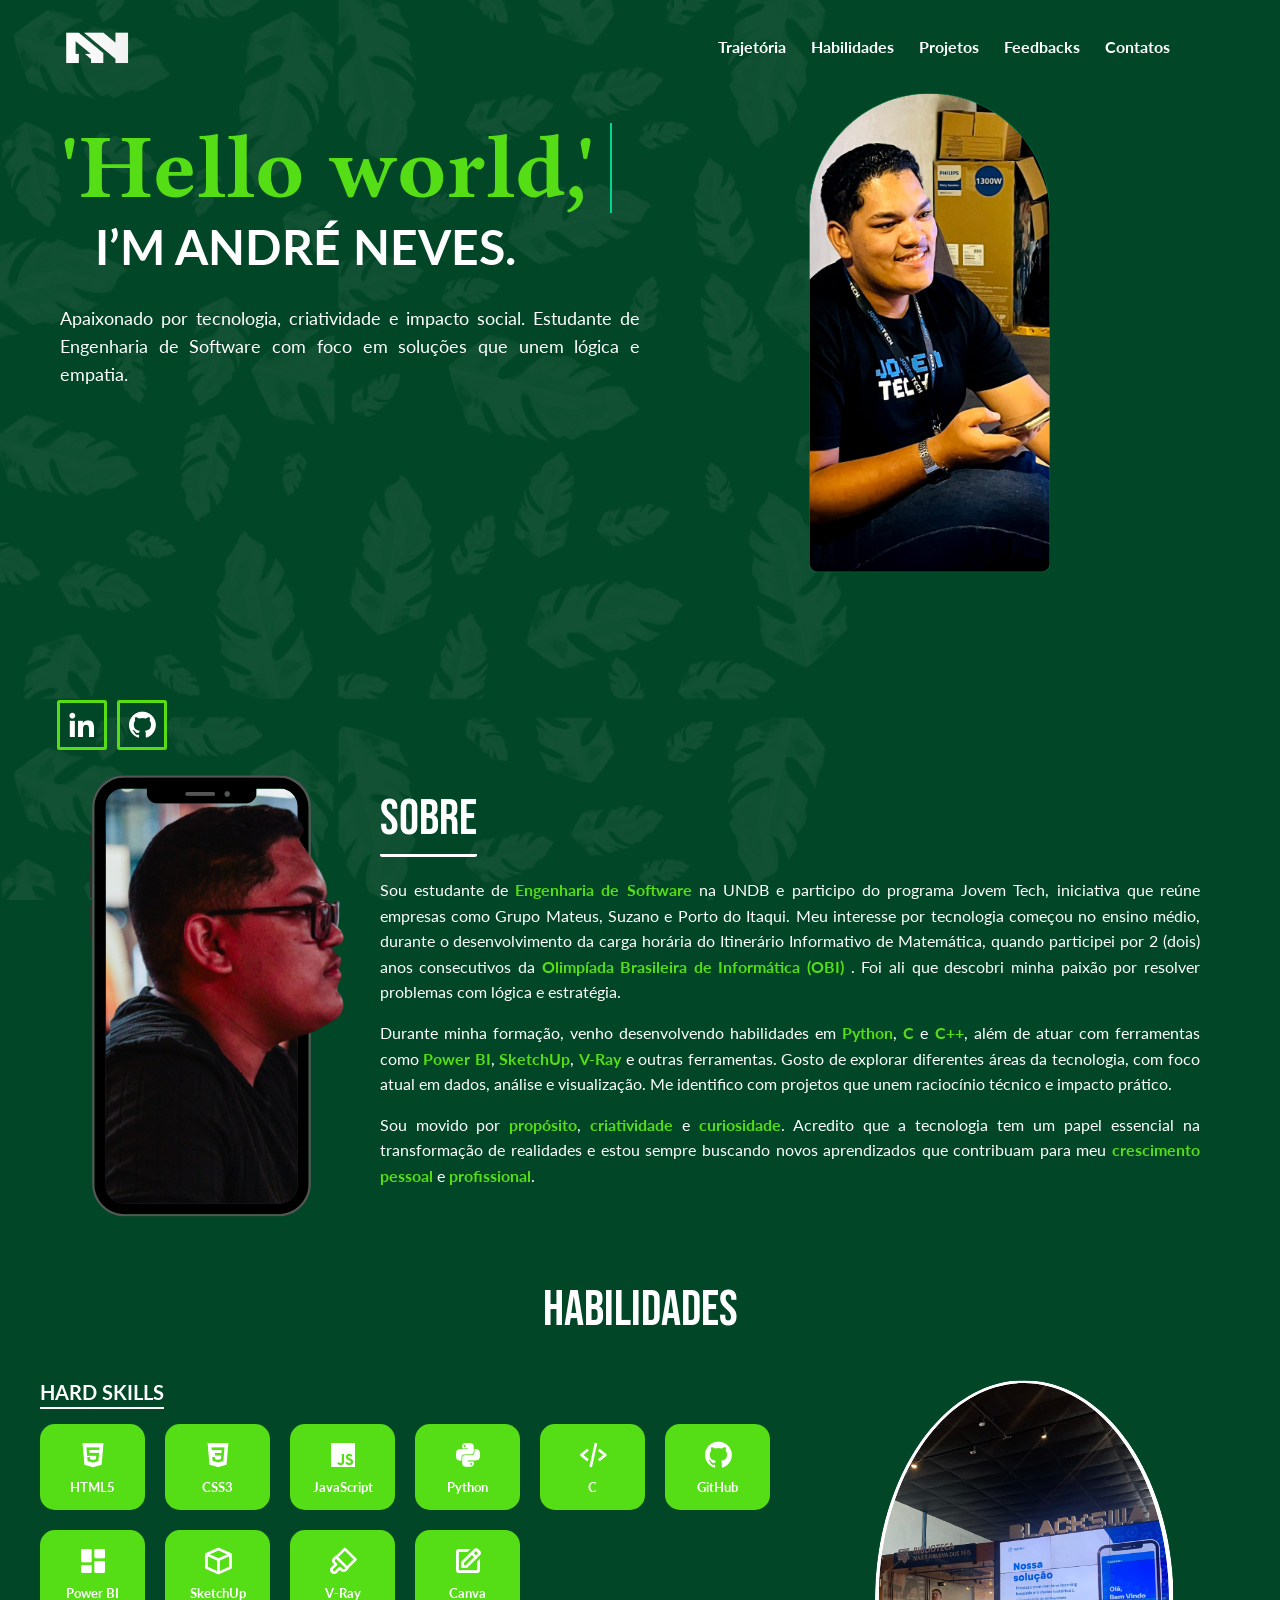
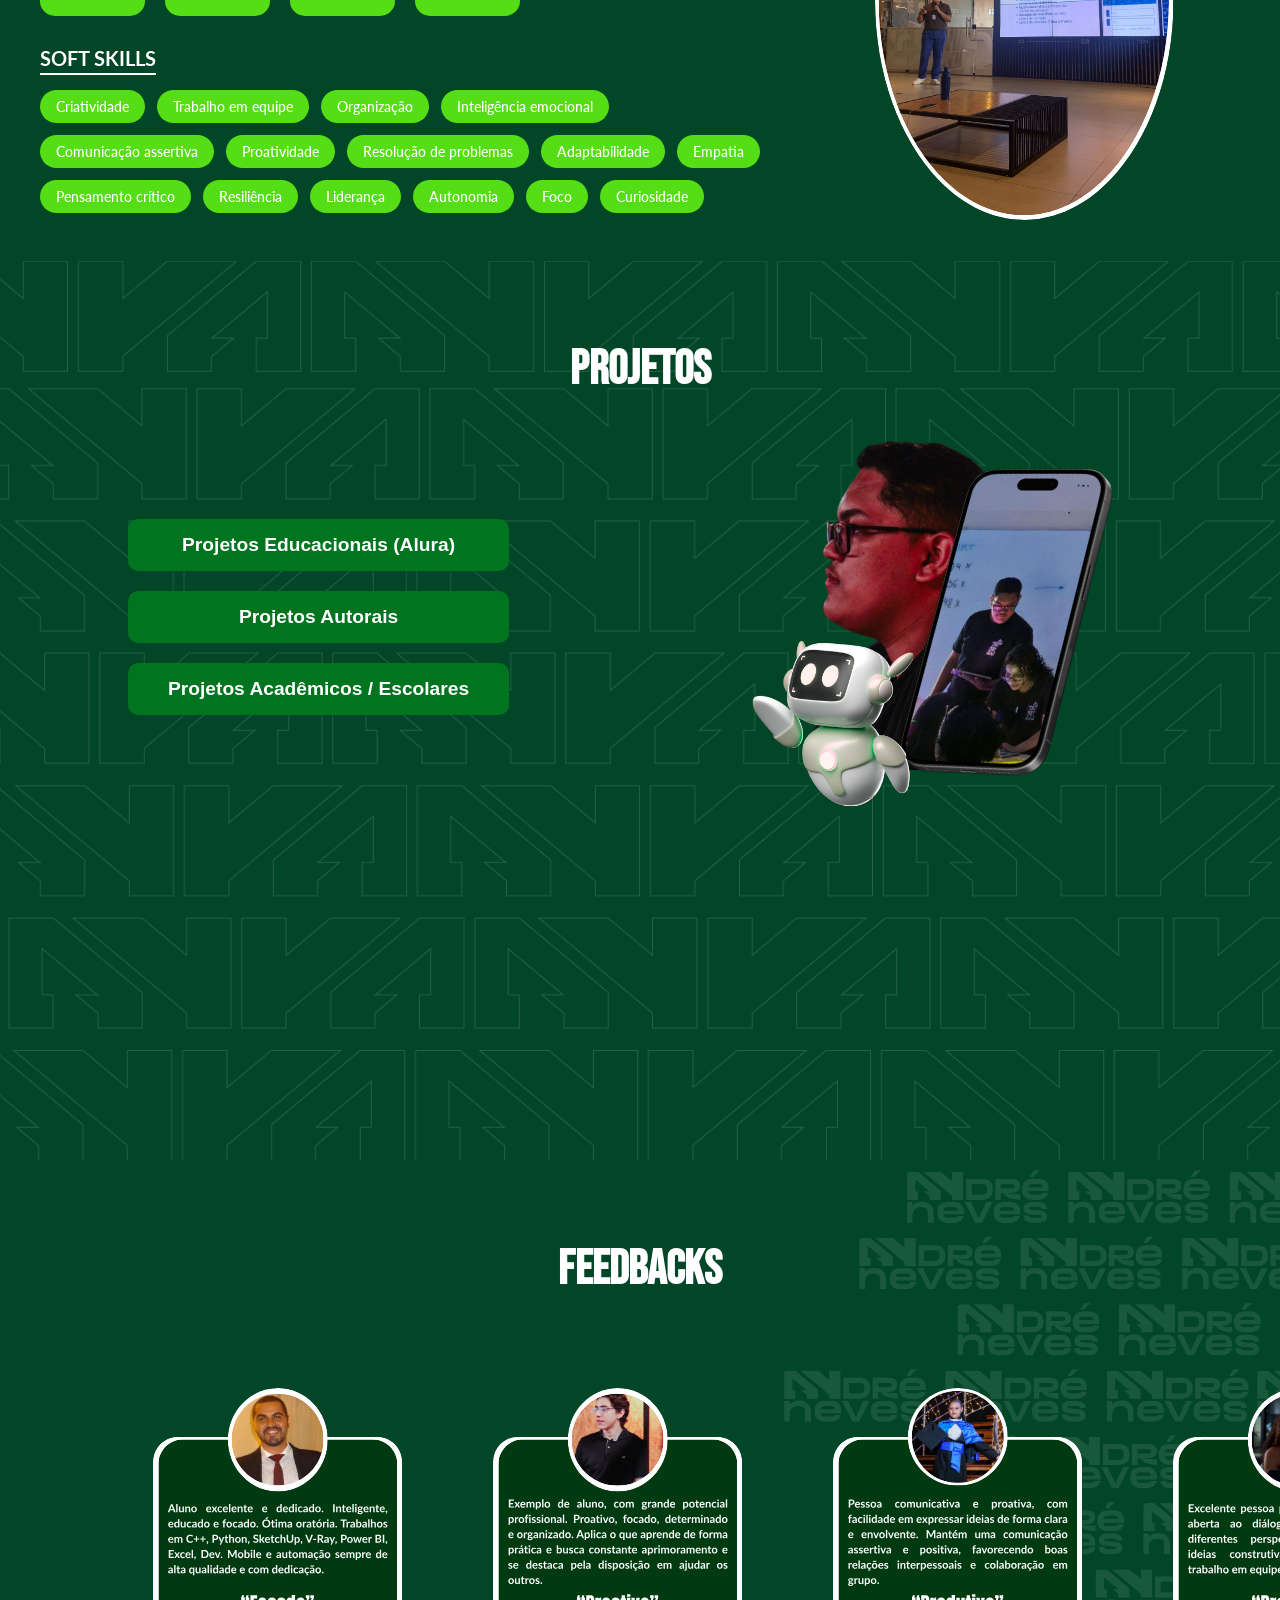
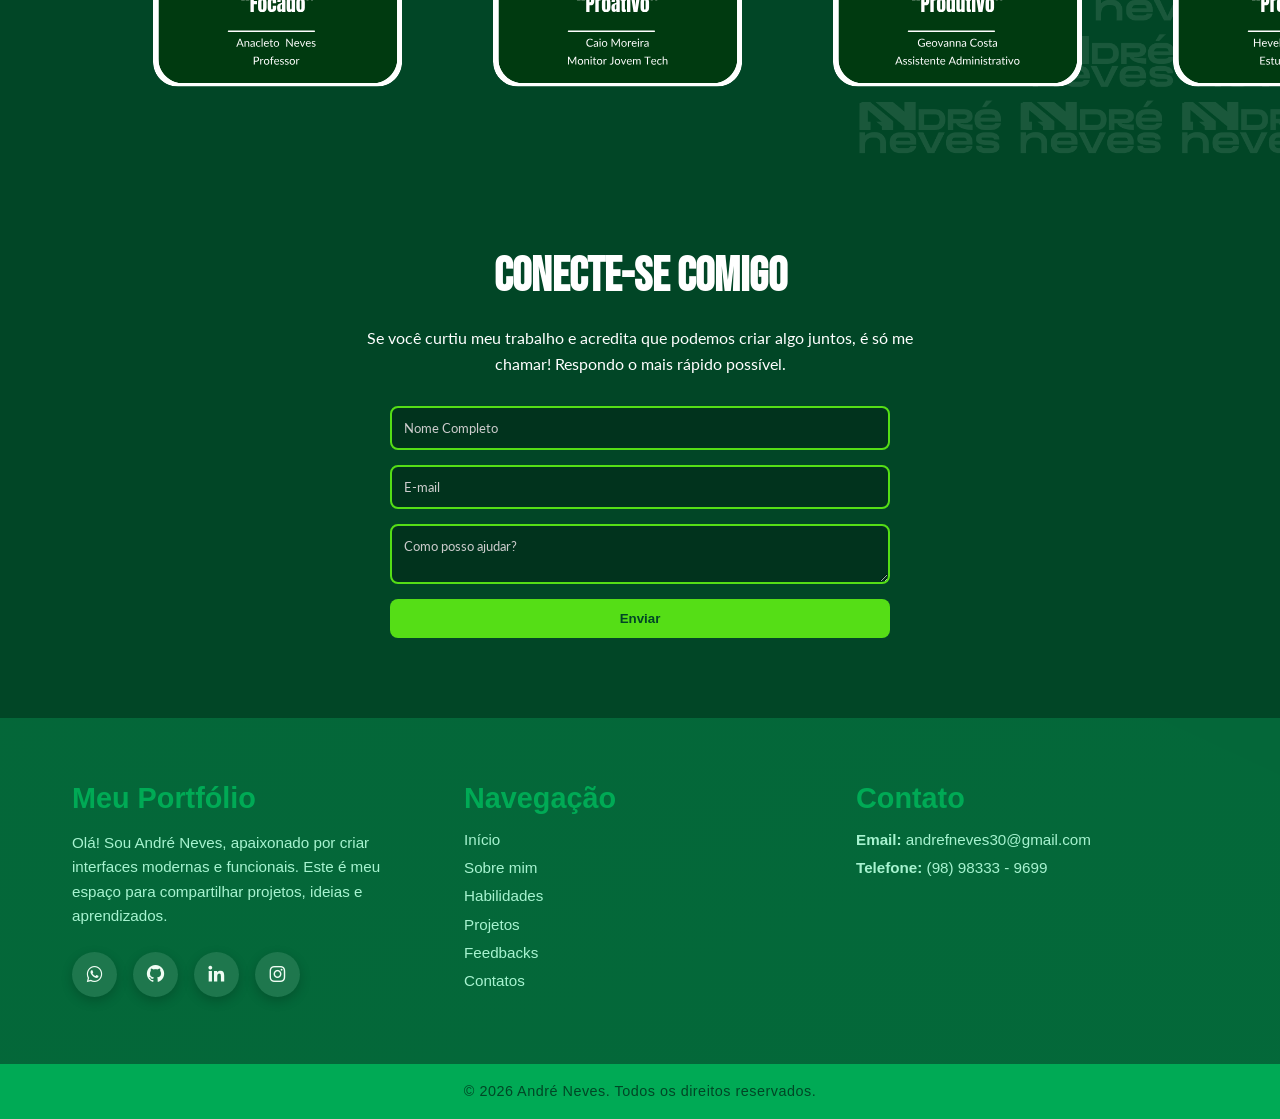
==== commit 1e9478ac: "Update index.html" ====
--- a/index.html
+++ b/index.html
@@ -107,9 +107,6 @@
 
     <!-- Seção Habilidades -->
     <section id="habilidades" class="secao_habilidades">
-      <div class="imagem-esquerda-conteudo">
-        <img src="./assets/habilidades/logo_lateral_habilidades.svg">
-      </div>
       <div class="conteudo-habilidades">
         <h1 class="titulo_habilidades">HABILIDADES</h1>
 
@@ -311,3 +308,4 @@
   <script src="index.js"></script>
 </body>
 </html>
+
--- a/Styles/style.css
+++ b/Styles/style.css
@@ -342,6 +342,7 @@
     max-width: 1200px;
     margin: auto;
     position: relative;
+    margin-top: 120px; /* altura aproximada do header + logo */
 }
 
 .titulo_sobre {
@@ -384,18 +385,19 @@
 
 
 .redes-sociais i{
-  color: white;
+  color: rgb(255, 255, 255);
   
 }
 
 
 /* Seção Habilidades */
 .secao_habilidades {
-  padding: 40px 0px;
+  padding: 40px 40px;
   color: white;
   width: 100vw;
   display: flex;
-  flex-direction: row;
+  flex-direction: column;
+  align-items: center;
 }
 
 .imagem-esquerda-conteudo {
@@ -443,6 +445,7 @@
   display: inline-block;
   padding-bottom: 3px;
 }
+
 
 /* Hard Skills em grid */
 .hard_skills {
@@ -933,15 +936,226 @@
   z-index: 1;
 }
 
-/* Responsivo */
-@media (max-width: 768px) {
-  footer .container {
-    grid-template-columns: 1fr;
+/* Responsividade */
+/* ================= MENU HAMBURGUER (até 664px) ================= */
+@media (max-width: 664px) {
+
+/* ===== APRESENTAÇÃO ===== */
+  .secao-apresentacao {
+    display: flex;
+    flex-direction: column; /* força coluna */
+    align-items: center;
     text-align: center;
-  }
-
-  footer .social-icons {
-    justify-content: center;
+    padding: 20px;
+    
+  }
+
+   .texto-apresentacao {
+    order: 1; /* texto vem primeiro */
+    width: 100%; /* garante que ocupe toda a largura */
+  }
+
+  .texto-apresentacao h1,
+  .titulo_home {
+    font-size: 3rem; /* reduz título */
+    line-height: 1.2;
+    border-right: 1px solid #00d596;
+    align-items: flex-start; /* alinha itens à esquerda */
+    text-align: left;        /* texto alinhado à esquerda */
+  }
+
+  .texto-apresentacao h2 {
+    font-size: 1.4rem;
+    padding-left: 0;
+    align-items: flex-start; /* alinha itens à esquerda */
+    text-align: left;        /* texto alinhado à esquerda */
+  }
+
+  .texto-apresentacao p {
+    font-size: 1rem;
+    margin-top: 10px;
+  }
+
+  /* ===== FOTO PERFIL ===== */
+  .foto-perfil img {
+    max-width: 150px; /* menor no mobile */
+    margin: 20px auto;
+    transform: none;
+    align-self: center; /* mantém a foto centralizada */
+  }
+
+  .foto-perfil {
+    order: 2; /* imagem vem depois */
+    margin-top: 20px;
+  }
+
+  /* ===== REDES SOCIAIS ===== */
+  .redes-sociais {
+    position: static;
+    margin: 15px 0 0 0;          /* sem auto → gruda à esquerda */
+    display: flex;               /* garante flexbox */
+    justify-content: flex-start; /* joga para a esquerda */
+    align-items: center;         /* mantém centralização vertical */
+    text-align: left;
+  }
+  .redes-sociais a {
+    width: 40px;   /* antes 50px */
+    height: 40px;  /* antes 50px */
+    font-size: 1.5rem; /* antes 2rem */
+  }
+}
+
+
+@media (max-width: 664px) {
+  .secao_sobre {
+    padding: 20px;
+    margin-top: 60px; /* menos espaço no mobile */
+  }
+
+  .titulo_sobre {
+    font-size: 48px;       /* título menor */
+    text-align: center;    /* centralizado */
+    display: block;        /* ocupa a linha toda */
+    border-bottom: none;   /* remove linha, se quiser simplificar */
+    margin-bottom: 15px;
+  }
+
+  .conteudo_sobre {
+    flex-direction: column;  /* empilha texto e imagem */
+    gap: 20px;
+    text-align: left;        /* texto alinhado à esquerda */
+  }
+
+  .conteudo_sobre img {
+    max-width: 180px;        /* imagem menor */
+    margin: 0 auto;          /* centralizada */
+    order: 1;
+  }
+
+  .texto_sobre {
+    font-size: 0.95rem;      /* reduz tamanho da fonte */
+    line-height: 1.5;
+    order: 2;
+  }
+}
+
+@media (max-width: 664px) {
+  .secao_habilidades {
+    flex-direction: column; /* empilha conteúdo */
+    padding: 20px;
+    align-items: center;
+  }
+
+  .titulo_habilidades {
+    font-size: 48px; /* menor no mobile */
+    margin-bottom: 20px;
+    text-align: center;
+  }
+
+  .habilidades_layout {
+    flex-direction: column; /* listas primeiro, imagem depois */
+    gap: 30px;
+    align-items: center;
+  }
+
+  .habilidades_listas {
+    width: 100%; /* ocupa toda a largura */
+  }
+
+  .hard_skills {
+    grid-template-columns: repeat(2, 1fr); /* 2 colunas no mobile */
+    gap: 15px;
+  }
+
+  .skill_icon {
+    padding: 10px;
+    color: #01331d;
+  }
+
+  .skill_icon i {
+    font-size: 24px; /* ícones menores */
+  }
+
+  .skill_icon span {
+    font-size: 12px;
+  }
+
+  .soft_skills {
+    justify-content: center; /* centraliza as tags */
+    gap: 8px;
+    color: #01331d;
+  }
+
+  .soft_skills span {
+    font-size: 12px;
+    padding: 6px 12px;
+  }
+
+   .soft_skills {
+    display: grid;
+    grid-template-columns: repeat(3, 1fr); /* 2 colunas */
+    gap: 10px;
+    width: 100%;
+  }
+
+  .soft_skills span {
+    text-align: center;
+    font-size: 12px;
+    padding: 6px 10px;
+  }
+
+  .habilidades_imagem {
+    order: 2; /* imagem depois da lista */
+    margin-top: 20px;
+  }
+
+  .habilidades_imagem img {
+    max-width: 180px; /* menor no celular */
+  }
+
+  .imagem-esquerda-conteudo {
+    display: none; /* oculta imagem no mobile */
+  }
+}
+
+@media (max-width: 664px) {
+  #projetos {
+    padding: 40px 20px;
+    height: auto; /* altura flexível no mobile */
+  }
+
+  #projetos h2 {
+    font-size: 3rem;
+    margin-bottom: 20px;
+  }
+
+  .projetos-container {
+    flex-direction: column;
+    align-items: center;
+    gap: 30px;
+  }
+
+  .imagem_colagem {
+    order: 1;            /* imagem vem primeiro */
+    max-width: 220px;
+    height: auto;
+    margin-bottom: 20px; /* espaço entre imagem e botões */
+  }
+
+  .projetos-botoes {
+    order: 2;            /* botões depois */
+    width: 100%;
+    max-width: 100%;
+    align-items: center;
+    gap: 15px;
+  }
+
+  .btn-projeto {
+    font-size: 1rem;
+    padding: 12px 20px;
+    width: 100%;
+    max-width: 280px;
+    white-space: nowrap; /* impede quebra de linha */
   }
 }
 
@@ -952,5 +1166,4 @@
 position: absolute;
 pointer-events: none;
 transition: transform 0.1s ease;
-
-}+}
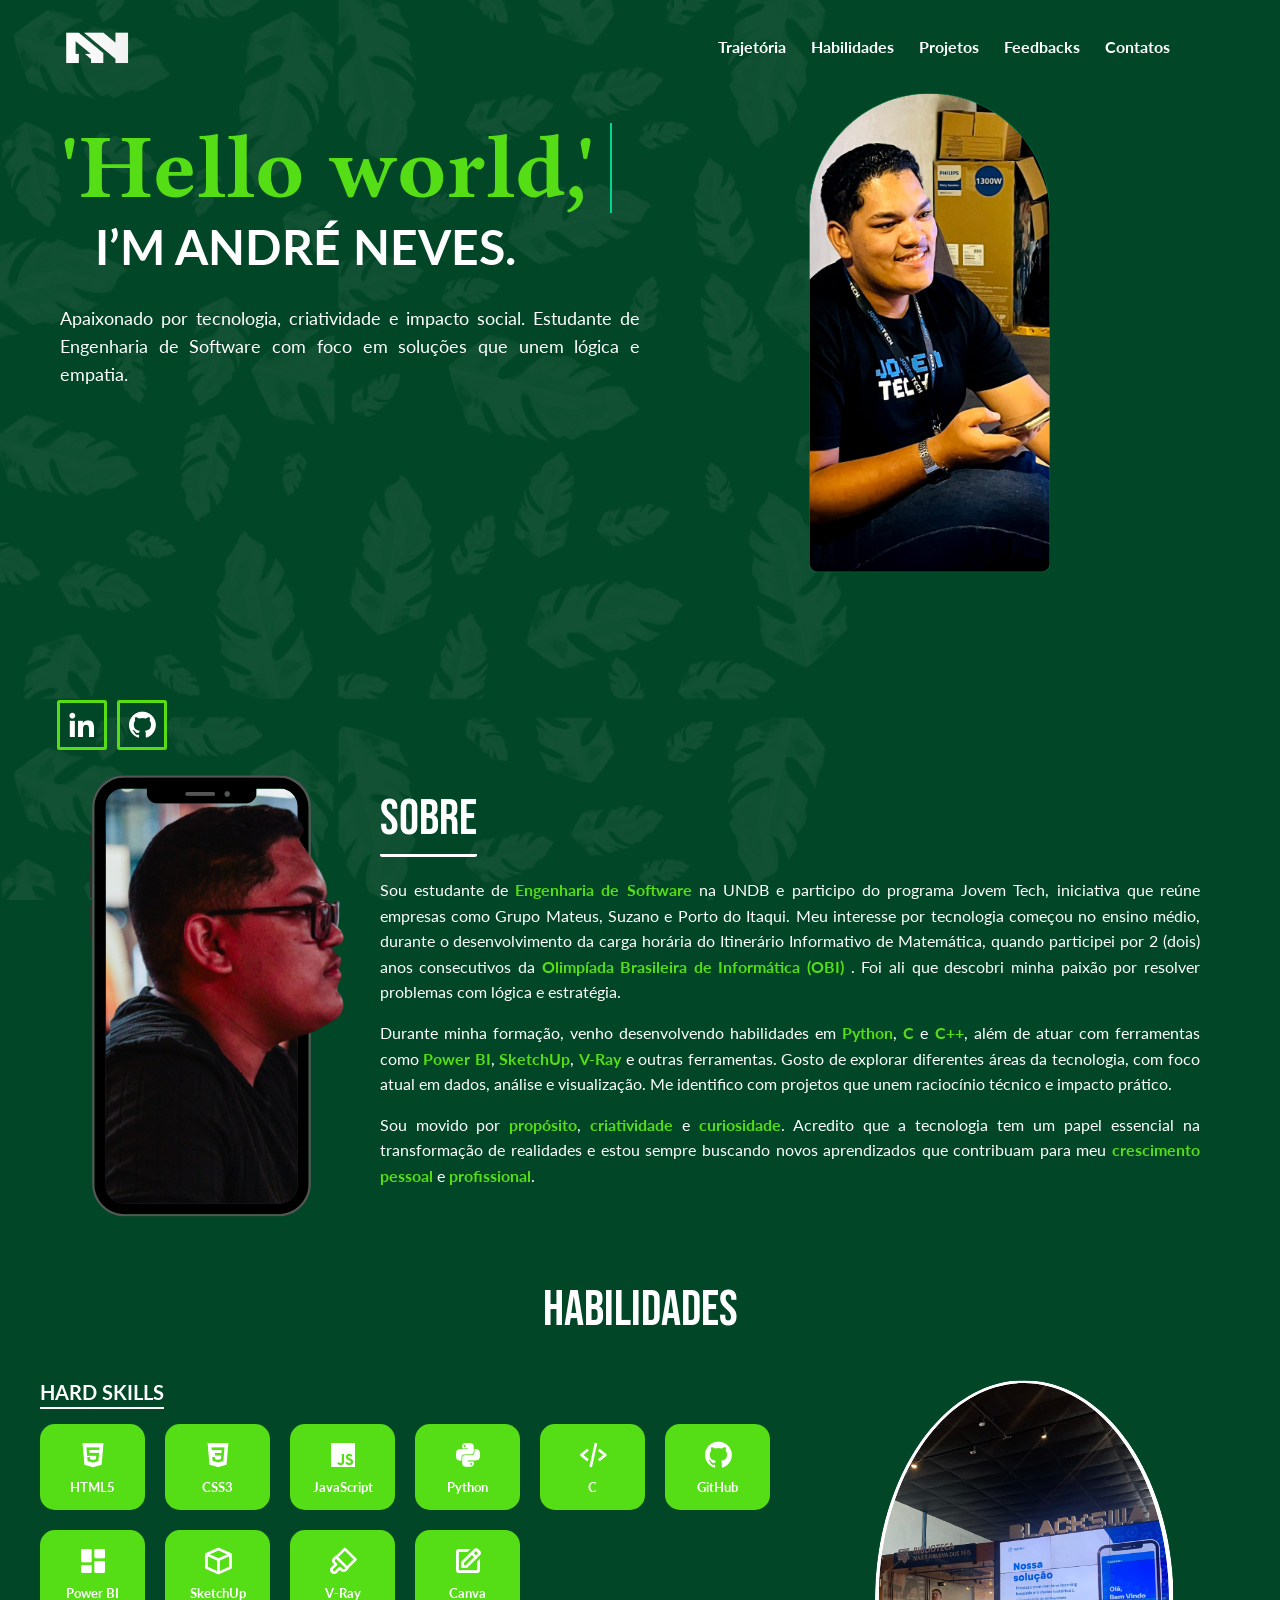
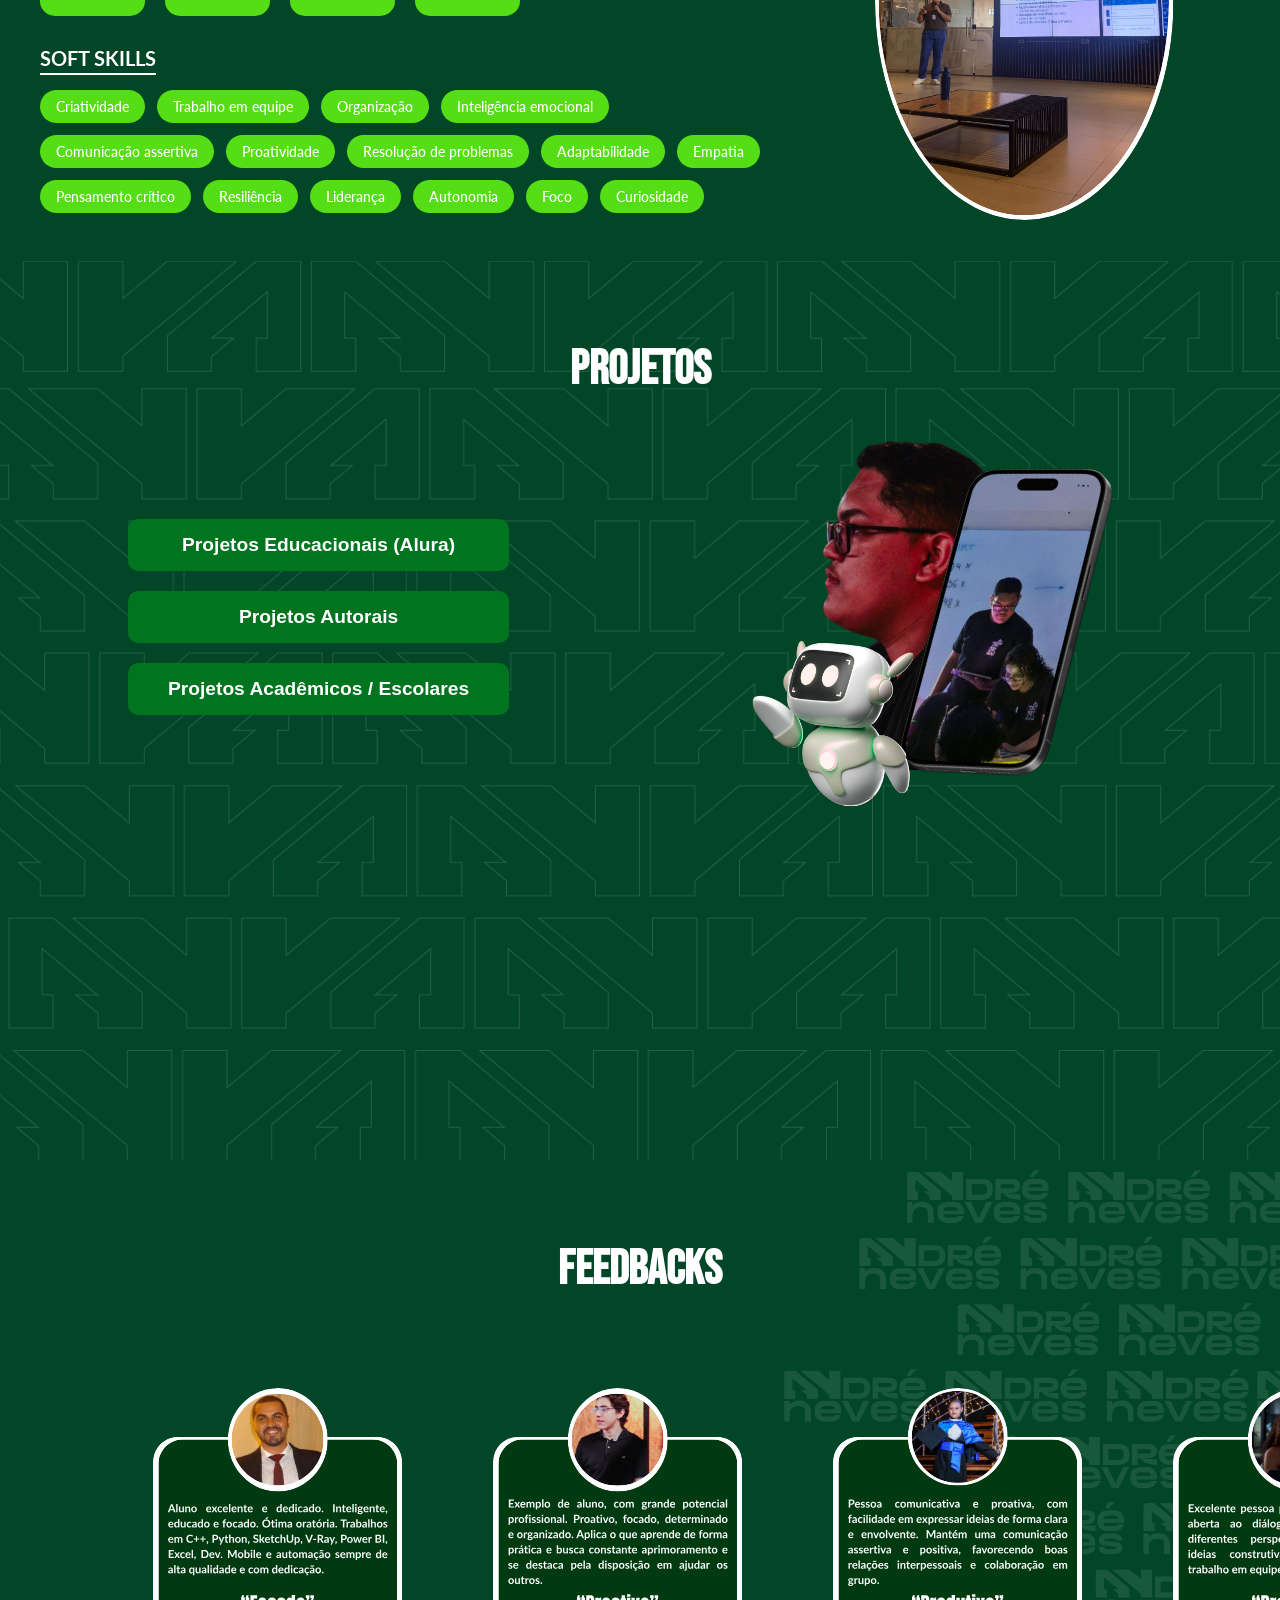
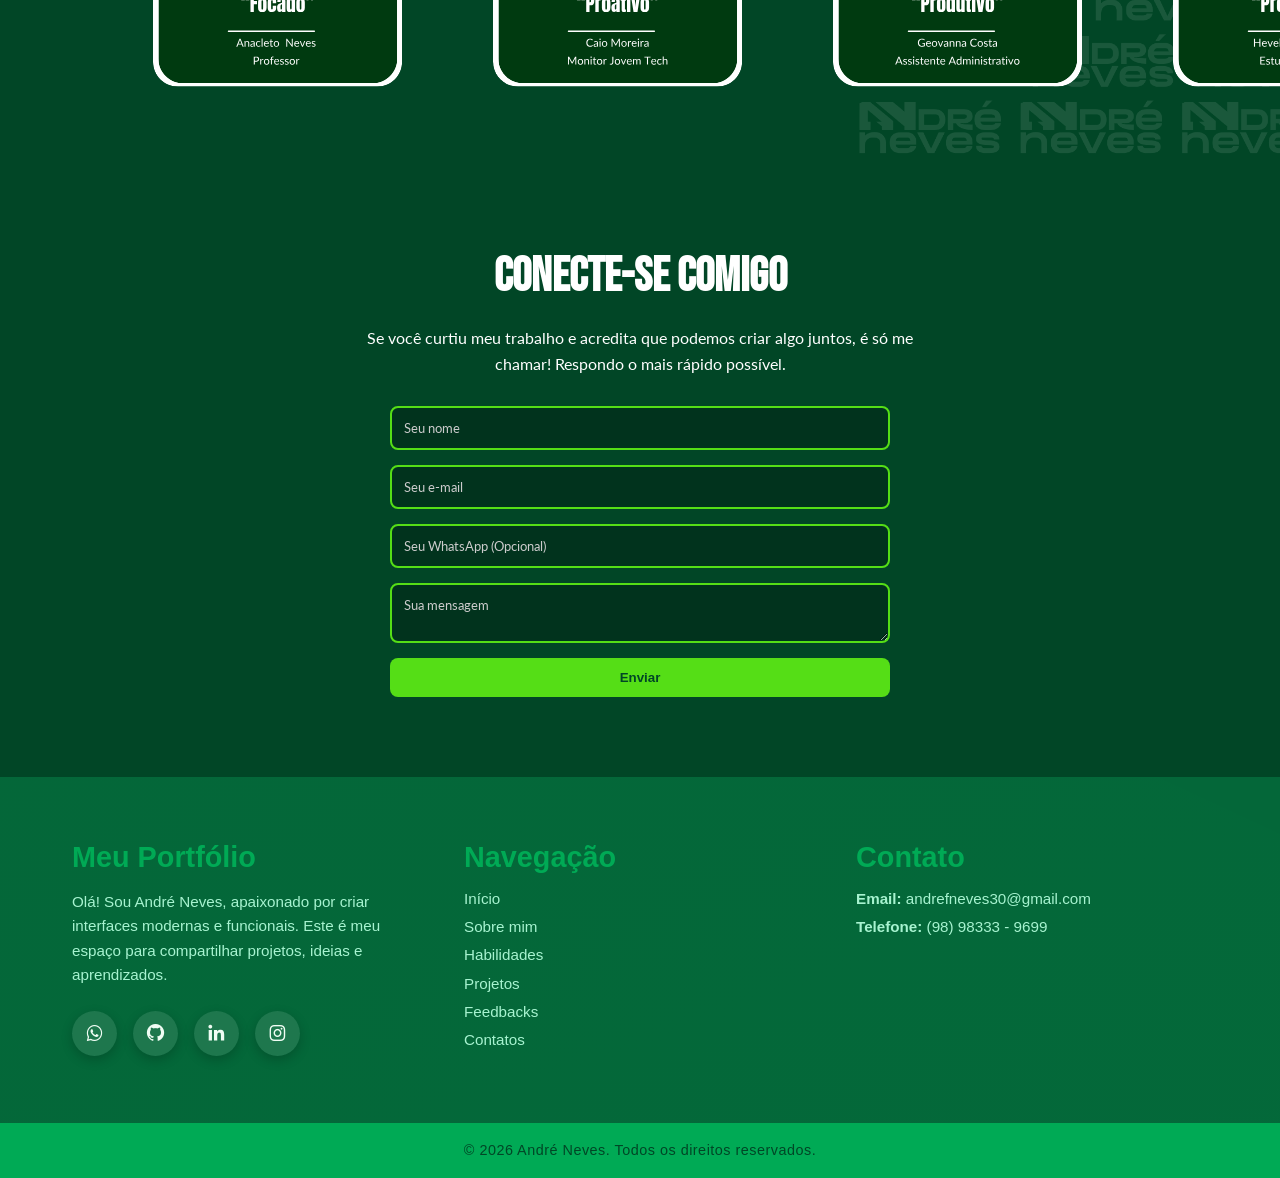
==== commit 4a31f254: "Update index.html" ====
--- a/index.html
+++ b/index.html
@@ -243,12 +243,13 @@
         Respondo o mais rápido possível.
       </p>
 
-      <form>
-        <input type="text" placeholder="Nome Completo" required>
-        <input type="email" placeholder="E-mail" required>
-        <textarea placeholder="Como posso ajudar?" required></textarea>
-        <button type="submit">Enviar</button>
-      </form>
+      <form id="contact-form" class="form-contato" method="POST" action="https://formspree.io/f/mkgzdbne" novalidate>
+                <input class="form-contato__input" type="text" name="nome" placeholder="Seu nome" required>
+                <input class="form-contato__input" type="email" name="email" placeholder="Seu e-mail" required>
+                <input class="form-contato__input" type="tel" name="whatsapp" placeholder="Seu WhatsApp (Opcional)">
+                <textarea class="form-contato__textarea" name="mensagem" placeholder="Sua mensagem" required></textarea>
+                <button class="form-contato__botao" type="submit">Enviar</button>
+            </form>
 
 
     </section>
@@ -309,3 +310,4 @@
 </body>
 </html>
 
+
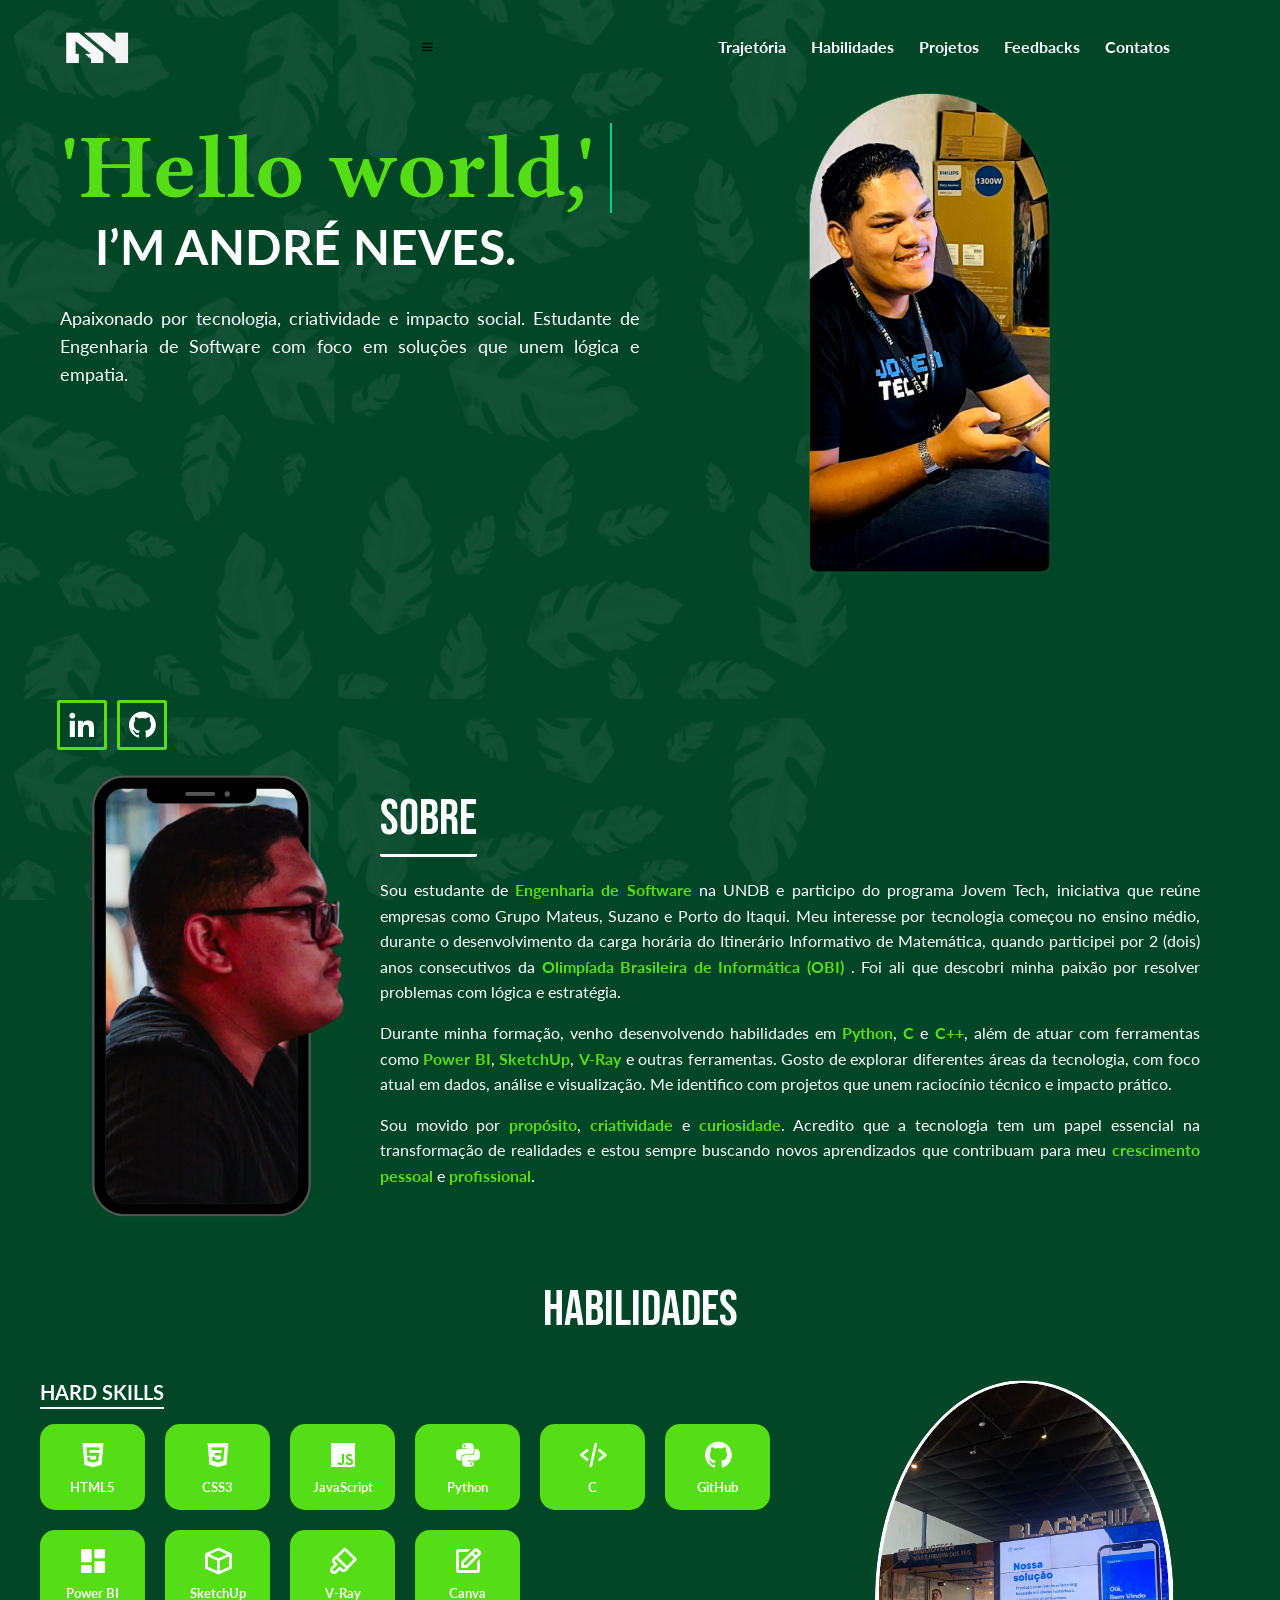
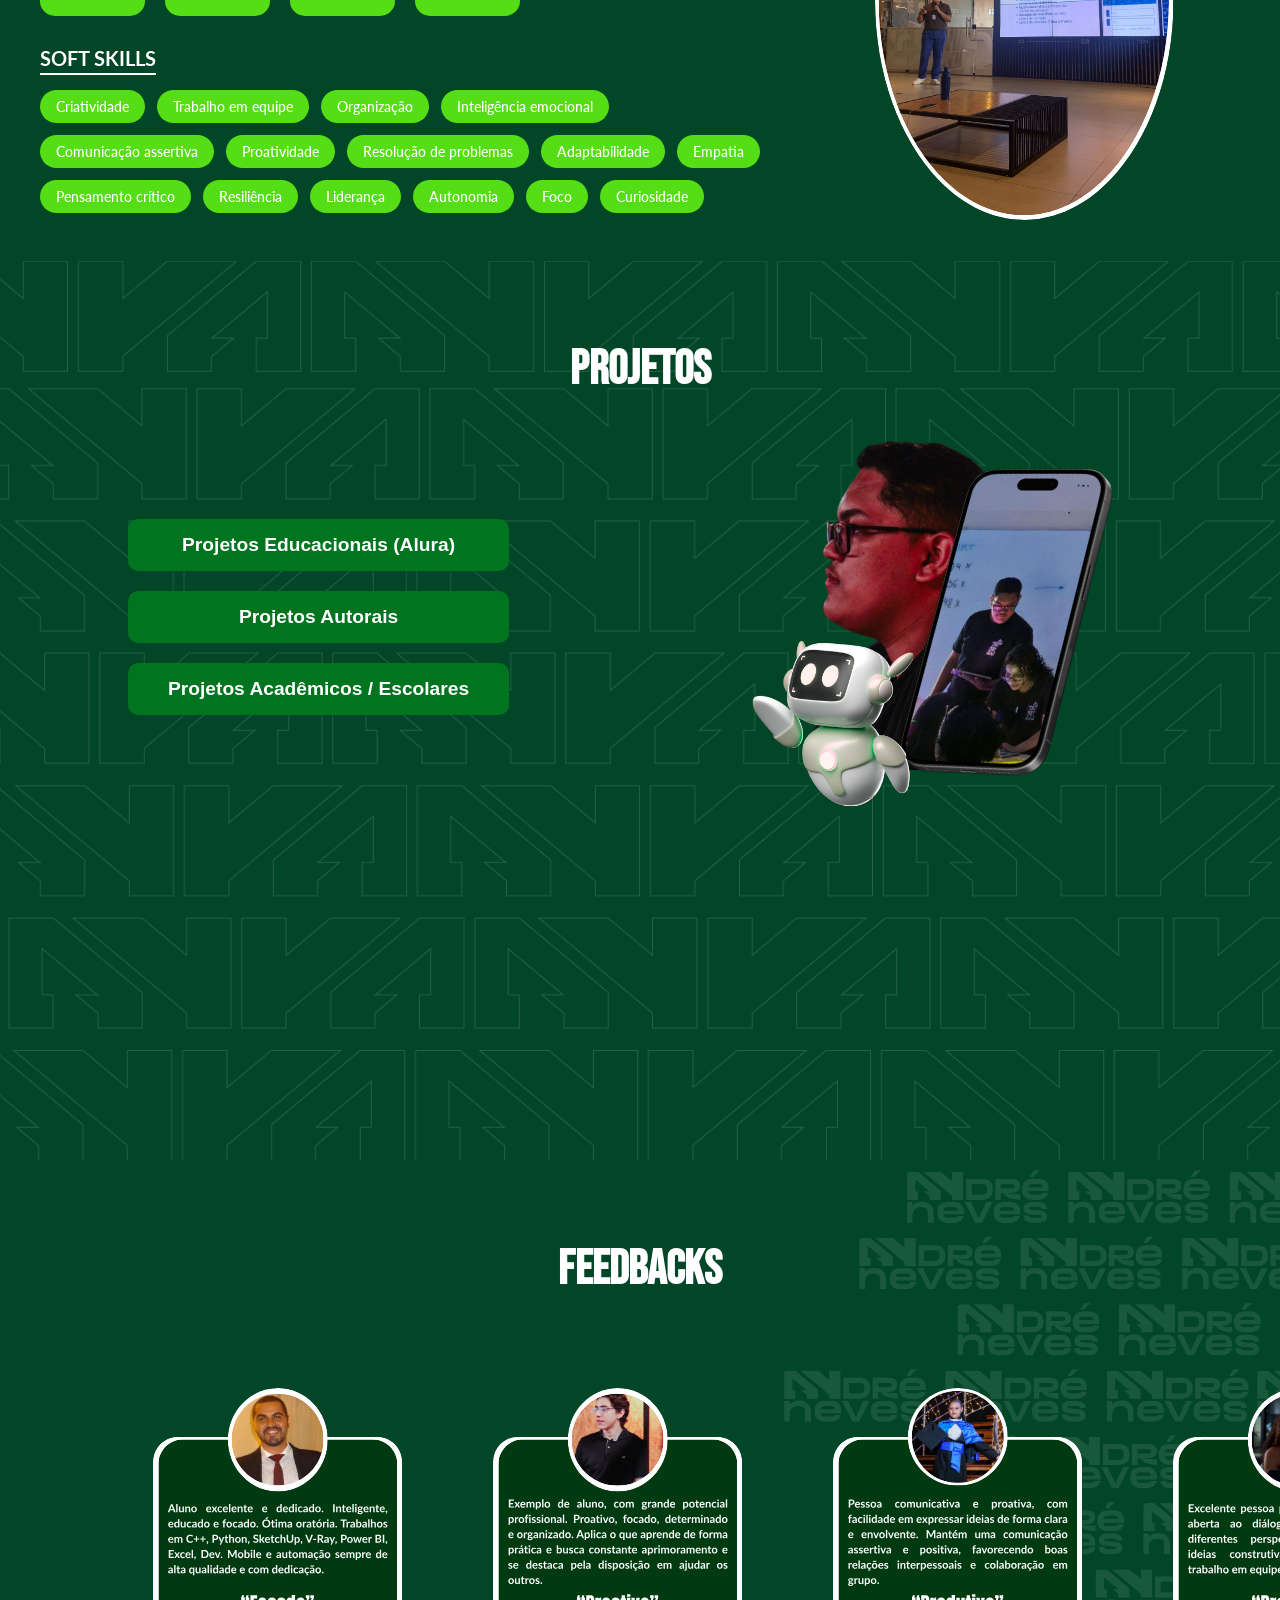
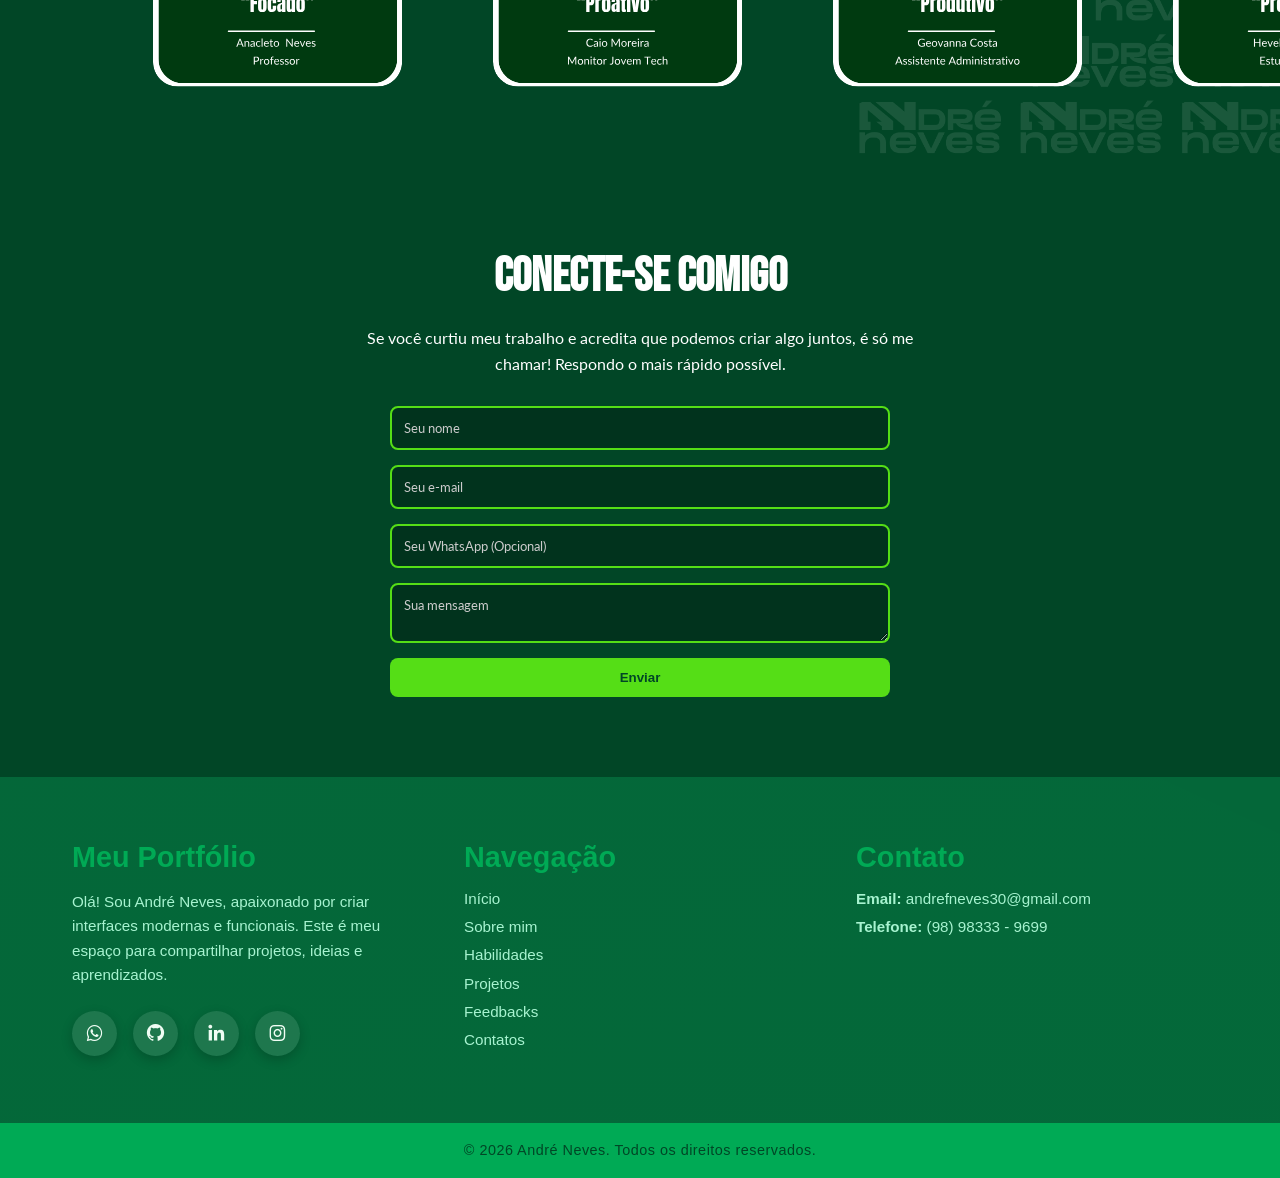
==== commit c6d264c6: "Update index.html" ====
--- a/index.html
+++ b/index.html
@@ -31,25 +31,28 @@
   </div>
   <!-- Cabeçalho -->
   <header class="secao-cabecalho">
-    <div class="menu-navegacao">
-      <a href="/">
-        <img class="logo" src="./assets/cabecalho/logo.svg" alt="Logo" onclick="location.reload()"
-          style="cursor:pointer;" />
-      </a>
-      <nav>
-        <ul class="lista-navegacao">
-          <li><a href="#trajetoria">Trajetória</a></li>
-          <li><a href="#habilidades">Habilidades</a></li>
-          <li><a href="#projetos">Projetos</a></li>
-          <li><a href="#feedbacks">Feedbacks</a></li>
-          <li><a href="#contato">Contatos</a></li>
-          <li>
-            <div class="botao-tema" onclick="alternarTema()"></div>
-          </li>
-          <div class="linha-separadora"></div>
-
-      </nav>
-    </div>
+      <div class="menu-navegacao">
+        <a href="/">
+          <img class="logo" src="./assets/cabecalho/logo.svg" alt="Logo" onclick="location.reload()" style="cursor:pointer;" />
+        </a>
+
+        <!-- Ícone do menu (só aparece no mobile) -->
+        <i class="bx bx-menu" id="menu-icon"></i>
+
+        <nav>
+          <ul class="lista-navegacao" id="navLinks">
+            <li><a href="#trajetoria">Trajetória</a></li>
+            <li><a href="#habilidades">Habilidades</a></li>
+            <li><a href="#projetos">Projetos</a></li>
+            <li><a href="#feedbacks">Feedbacks</a></li>
+            <li><a href="#contato">Contatos</a></li>
+            <li>
+              <div class="botao-tema" onclick="alternarTema()"></div>
+            </li>
+            <div class="linha-separadora"></div>
+          </ul>
+        </nav>
+      </div>
   </header>
 
 
@@ -243,7 +246,7 @@
         Respondo o mais rápido possível.
       </p>
 
-      <form id="contact-form" class="form-contato" method="POST" action="https://formspree.io/f/mkgzdbne" novalidate>
+       <form id="contact-form" class="form-contato" method="POST" action="https://formspree.io/f/mkgzdbne" novalidate>
                 <input class="form-contato__input" type="text" name="nome" placeholder="Seu nome" required>
                 <input class="form-contato__input" type="email" name="email" placeholder="Seu e-mail" required>
                 <input class="form-contato__input" type="tel" name="whatsapp" placeholder="Seu WhatsApp (Opcional)">
@@ -306,8 +309,7 @@
 
 
   </main>
-  <script src="index.js"></script>
+  <script src="./JS/index.js"></script>
 </body>
 </html>
 
-
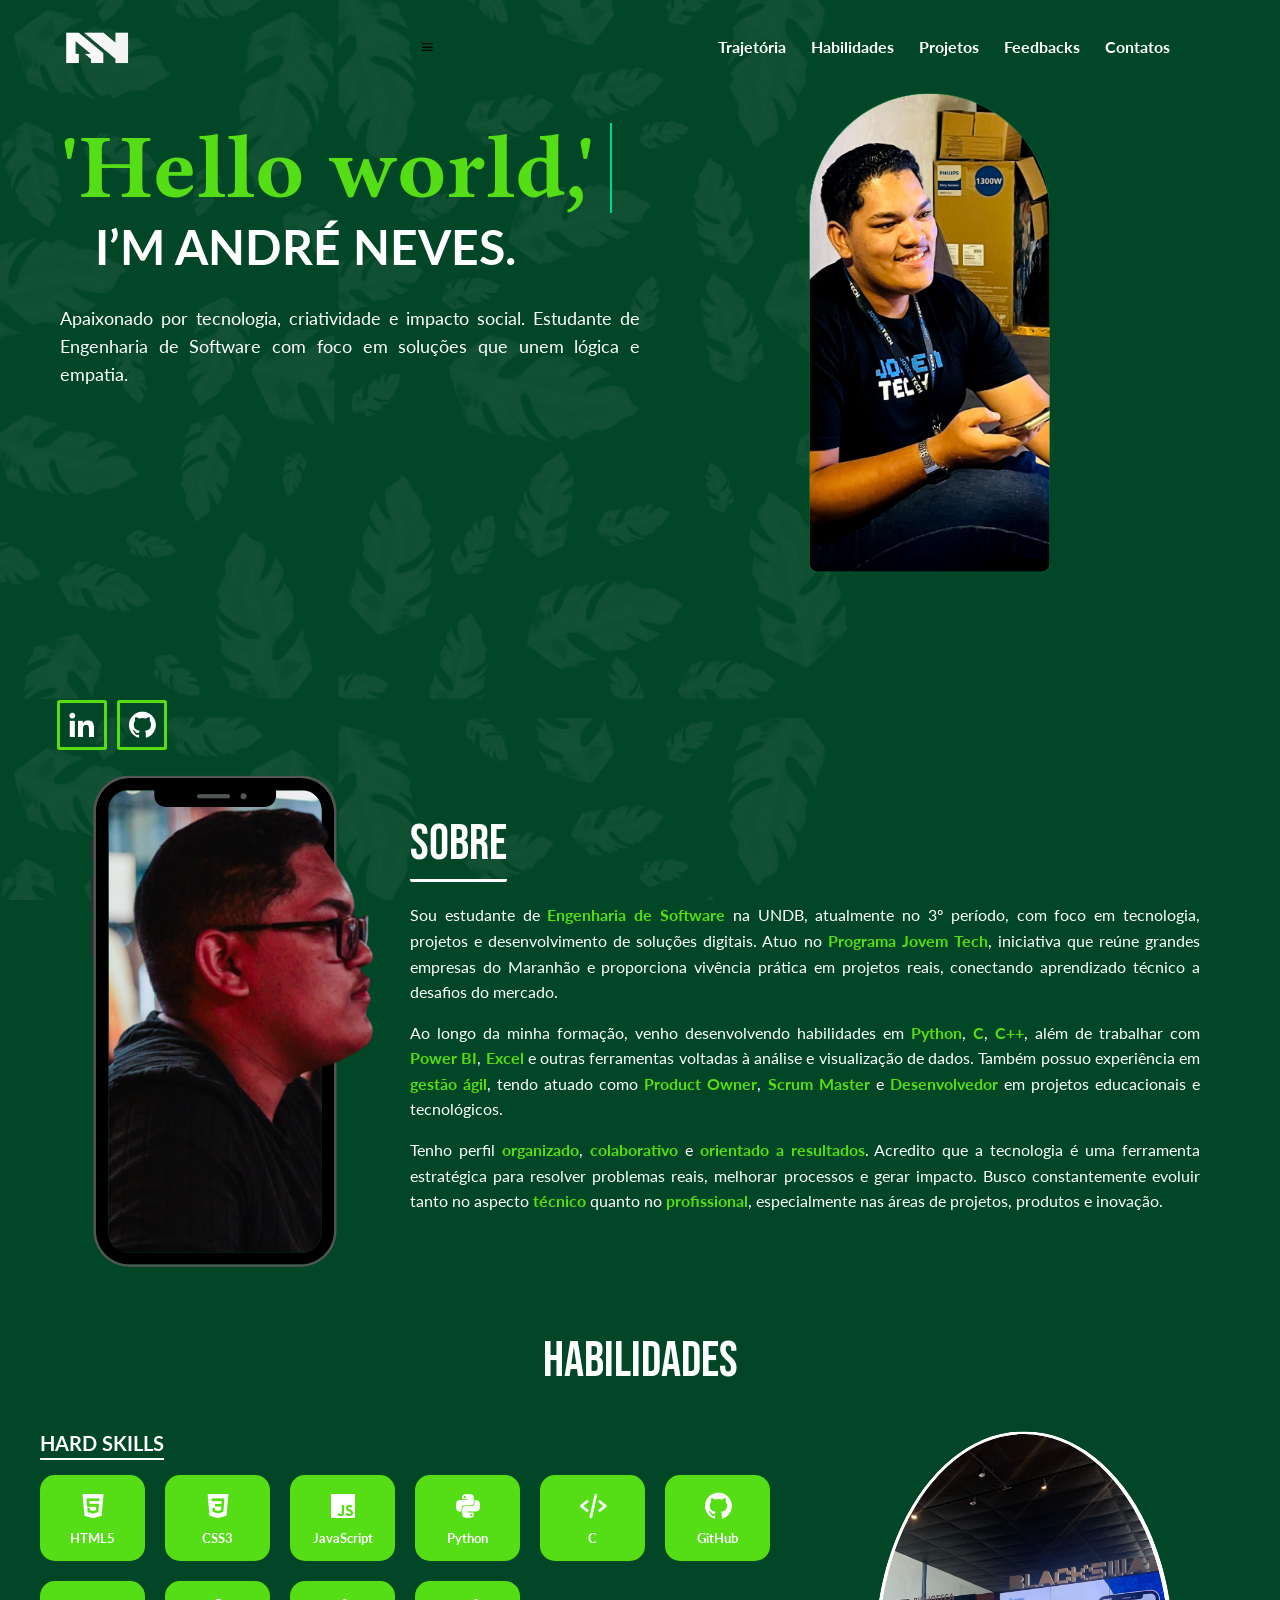
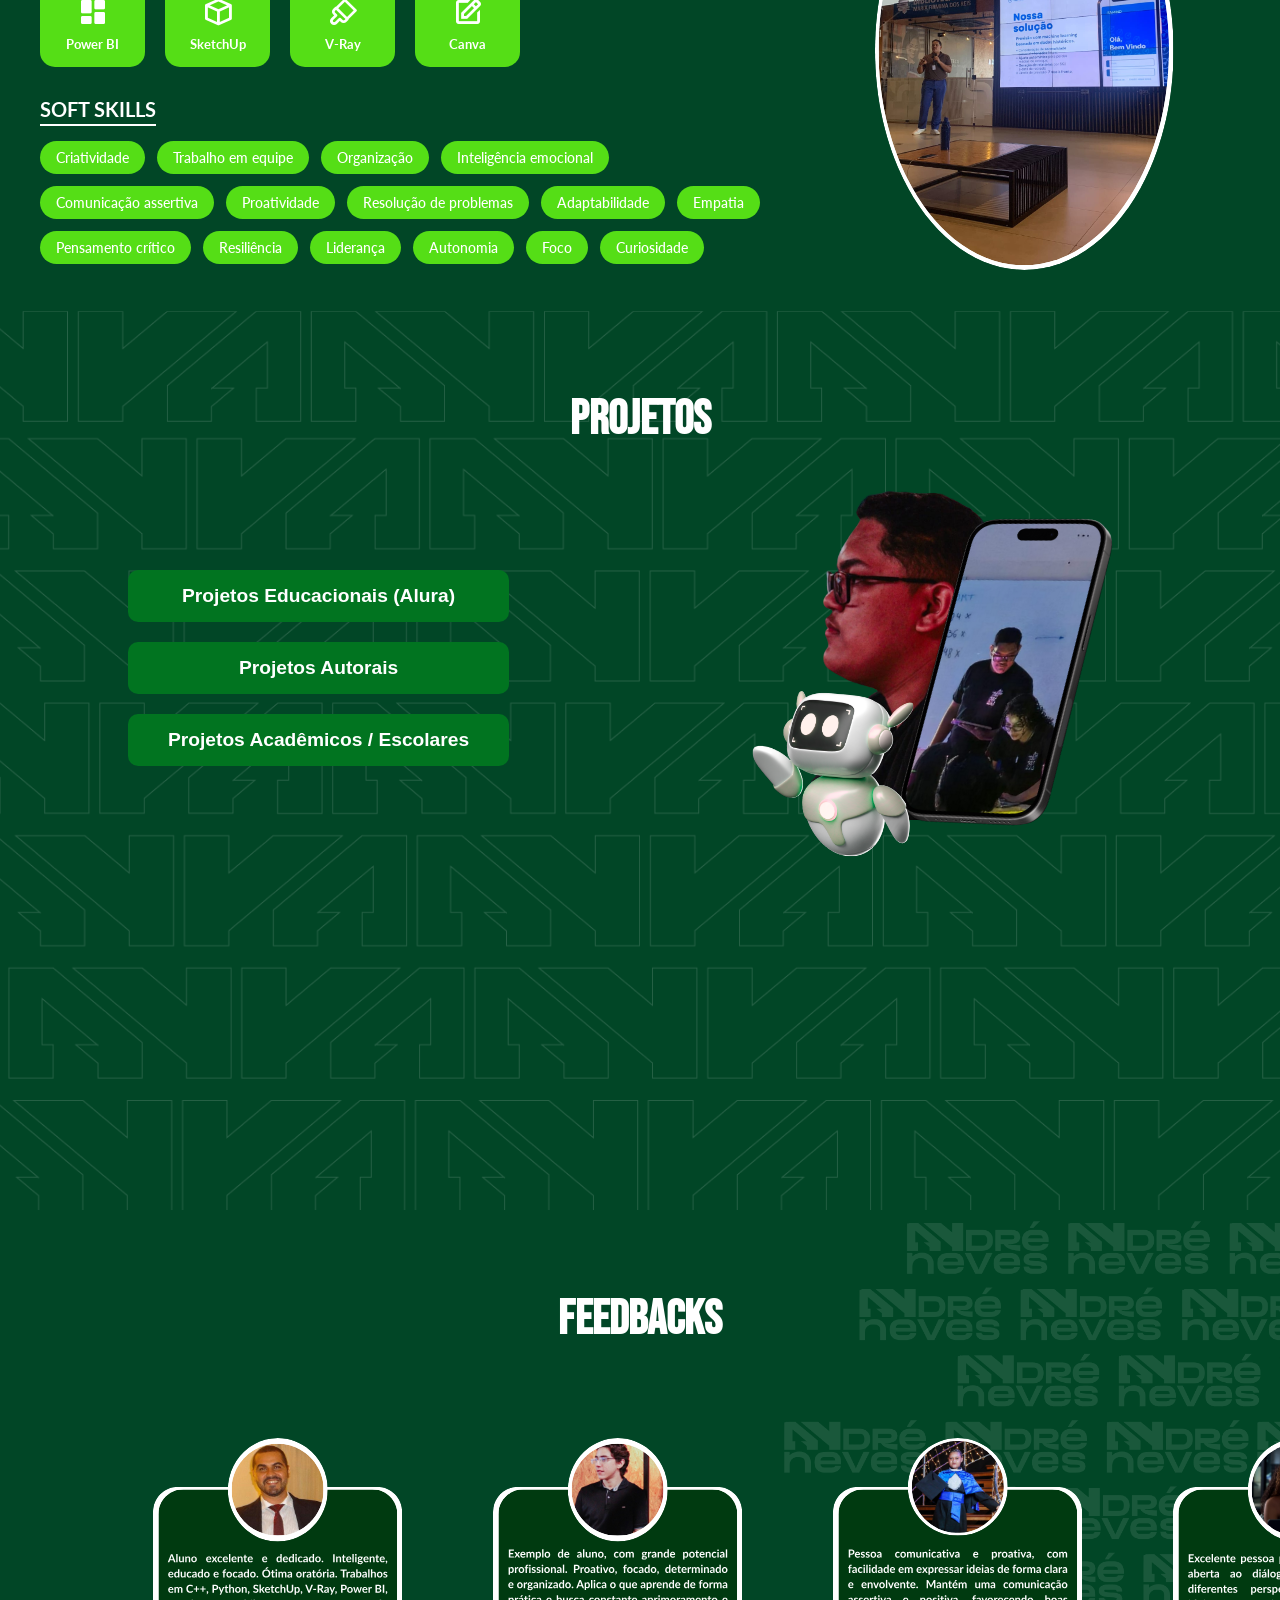
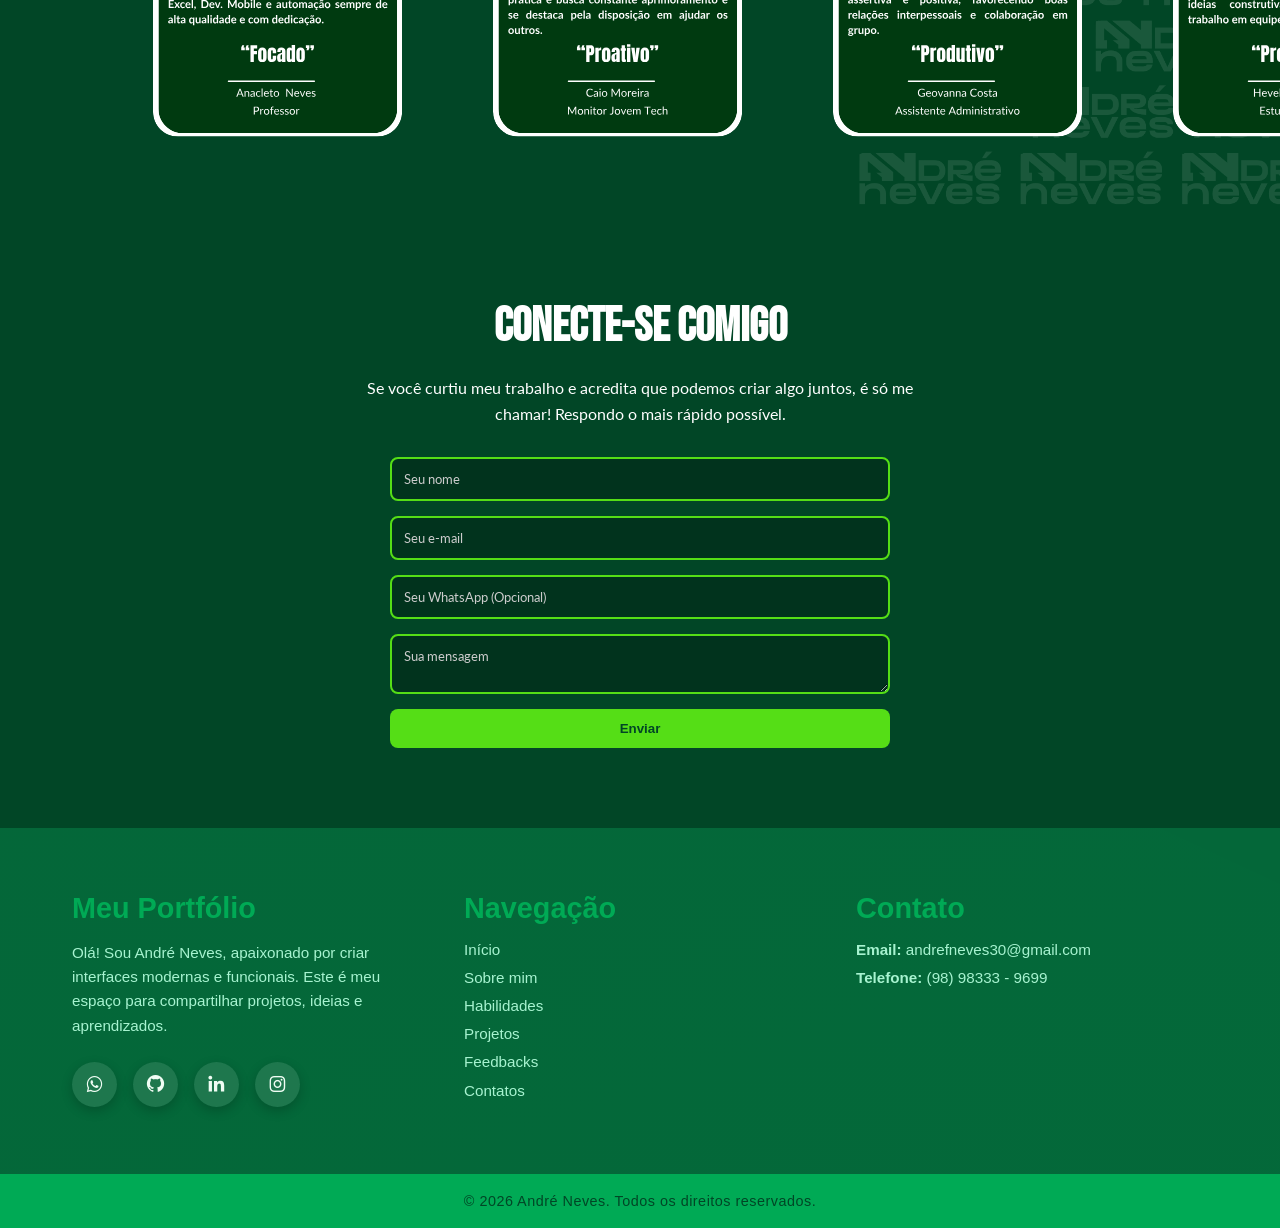
==== commit 83a19676: "Alteração do texto de apresentação." ====
--- a/index.html
+++ b/index.html
@@ -84,25 +84,18 @@
       <div class="conteudo_sobre">
         <div class="texto">
           <h1 class="titulo_sobre">SOBRE</h1>
-          <p class="texto_sobre">Sou estudante de <strong class="negrito_sobre">Engenharia de Software</strong> na UNDB
-            e participo do programa Jovem Tech, iniciativa que reúne empresas como Grupo Mateus, Suzano e Porto do
-            Itaqui. Meu interesse por tecnologia começou no ensino médio, durante o desenvolvimento da carga horária do
-            Itinerário Informativo de Matemática, quando participei por 2 (dois) anos consecutivos da <strong
-              class="negrito_sobre">Olimpíada Brasileira de Informática (OBI)</strong> . Foi ali que descobri minha
-            paixão por resolver problemas com lógica e estratégia.</p>
-
-          <p class="texto_sobre">Durante minha formação, venho desenvolvendo habilidades em <strong
-              class="negrito_sobre">Python</strong>, <strong class="negrito_sobre">C</strong> e <strong
-              class="negrito_sobre">C++</strong>, além de atuar com ferramentas como <strong class="negrito_sobre">Power
-              BI</strong>, <strong class="negrito_sobre">SketchUp</strong>, <strong class="negrito_sobre">V-Ray</strong>
-            e outras ferramentas. Gosto de explorar diferentes áreas da tecnologia, com foco atual em dados, análise e
-            visualização. Me identifico com projetos que unem raciocínio técnico e impacto prático.</p>
-
-          <p class="texto_sobre">Sou movido por <strong class="negrito_sobre">propósito</strong>, <strong
-              class="negrito_sobre">criatividade</strong> e <strong class="negrito_sobre">curiosidade</strong>. Acredito
-            que a tecnologia tem um papel essencial na transformação de realidades e estou sempre buscando novos
-            aprendizados que contribuam para meu <strong class="negrito_sobre">crescimento pessoal</strong> e <strong
-              class="negrito_sobre">profissional</strong>.</p>
+          <p class="texto_sobre">
+            Sou estudante de <strong class="negrito_sobre">Engenharia de Software</strong> na UNDB, atualmente no 3º período, com foco em tecnologia, projetos e desenvolvimento de soluções digitais. Atuo no <strong class="negrito_sobre">Programa Jovem Tech</strong>, iniciativa que reúne grandes empresas do Maranhão e proporciona vivência prática em projetos reais, conectando aprendizado técnico a desafios do mercado.
+            </p>
+
+            <p class="texto_sobre">
+            Ao longo da minha formação, venho desenvolvendo habilidades em <strong class="negrito_sobre">Python</strong>, <strong class="negrito_sobre">C</strong>, <strong class="negrito_sobre">C++</strong>, além de trabalhar com <strong class="negrito_sobre">Power BI</strong>, <strong class="negrito_sobre">Excel</strong> e outras ferramentas voltadas à análise e visualização de dados. Também possuo experiência em <strong class="negrito_sobre">gestão ágil</strong>, tendo atuado como <strong class="negrito_sobre">Product Owner</strong>, <strong class="negrito_sobre">Scrum Master</strong> e <strong class="negrito_sobre">Desenvolvedor</strong> em projetos educacionais e tecnológicos.
+            </p>
+
+            <p class="texto_sobre">
+            Tenho perfil <strong class="negrito_sobre">organizado</strong>, <strong class="negrito_sobre">colaborativo</strong> e <strong class="negrito_sobre">orientado a resultados</strong>. Acredito que a tecnologia é uma ferramenta estratégica para resolver problemas reais, melhorar processos e gerar impacto. Busco constantemente evoluir tanto no aspecto <strong class="negrito_sobre">técnico</strong> quanto no <strong class="negrito_sobre">profissional</strong>, especialmente nas áreas de projetos, produtos e inovação.
+            </p>
+
         </div>
         <img src="./assets/sobre_mim/celular_imagem.svg" alt="Imagem com efeito 3D">
       </div>
--- a/Styles/style.css
+++ b/Styles/style.css
@@ -936,7 +936,39 @@
   z-index: 1;
 }
 
+
 /* Responsividade */
+
+@media (max-width: 768px) {
+  .lista-navegacao {
+    position: fixed;
+    top: 0;
+    right: -260px; /* começa mais para fora */
+    width: 260px; /* aumenta a largura do menu */
+    height: 100vh;
+    background: var(--verde-escuro);
+    flex-direction: column;
+    align-items: flex-start;
+    padding: 60px 25px;
+    gap: 25px; /* aumenta o espaço entre os itens */
+    transition: right 0.3s ease;
+    z-index: 1000;
+  }
+
+  .lista-navegacao.show {
+    right: 0;
+  }
+
+  #menu-icon {
+    display: block;
+    font-size: 34px; /* um pouco maior */
+    margin-left: auto; /* joga ele pra direita */
+    cursor: pointer;
+    color: white;
+    z-index: 1100;
+  }
+}
+
 /* ================= MENU HAMBURGUER (até 664px) ================= */
 @media (max-width: 664px) {
 
@@ -1005,6 +1037,36 @@
   }
 }
 
+/* ===== Responsividade ===== */
+@media (max-width: 664px) {
+  .lista-navegacao {
+    position: fixed;
+    top: 0;
+    right: -250px; /* Escondido */
+    width: 250px;
+    height: 100vh;
+    background: var(--verde-escuro);
+    flex-direction: column;
+    align-items: flex-start;
+    padding: 60px 20px;
+    gap: 20px;
+    transition: right 0.3s ease;
+    z-index: 1000;
+  }
+
+  .lista-navegacao.show {
+    right: 0; /* Abre o menu */
+  }
+
+  #menu-icon {
+    display: block;
+    font-size: 32px;
+    color: white;
+    cursor: pointer;
+    z-index: 1100;
+  }
+}
+
 
 @media (max-width: 664px) {
   .secao_sobre {
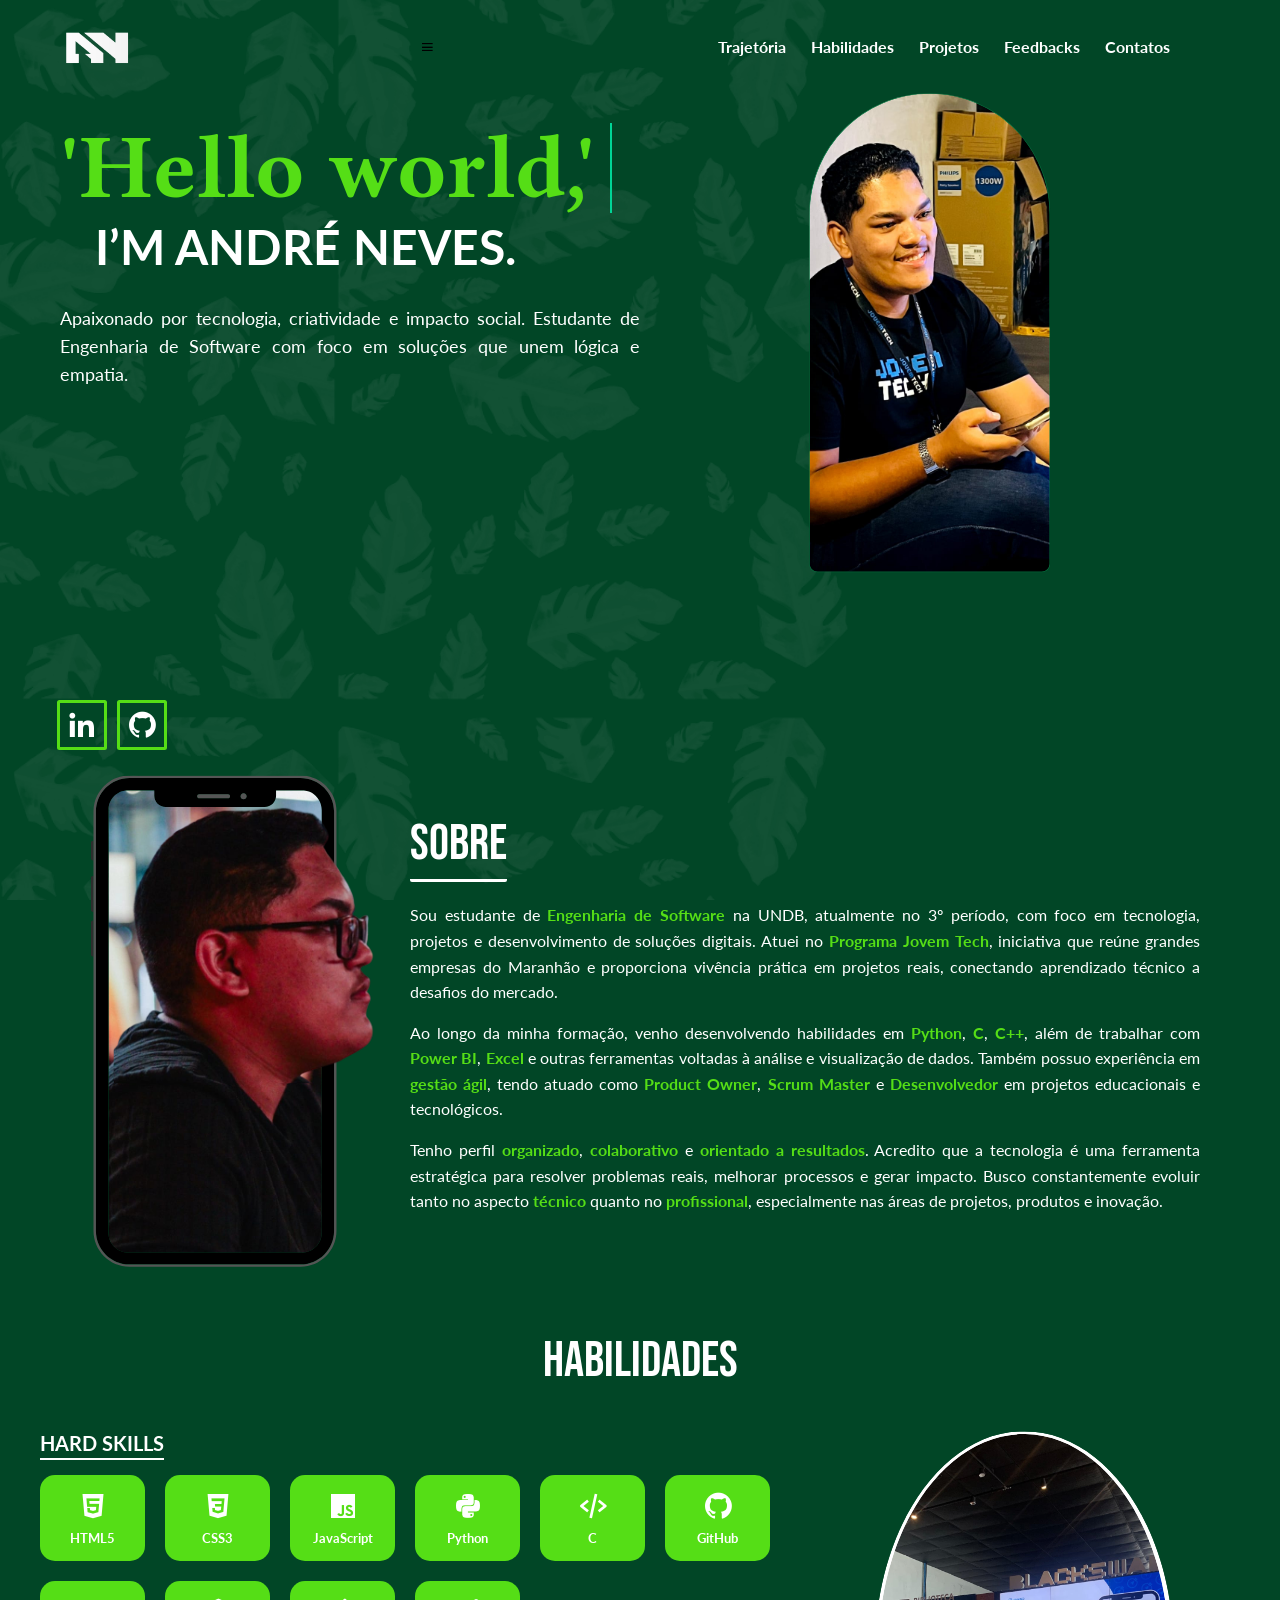
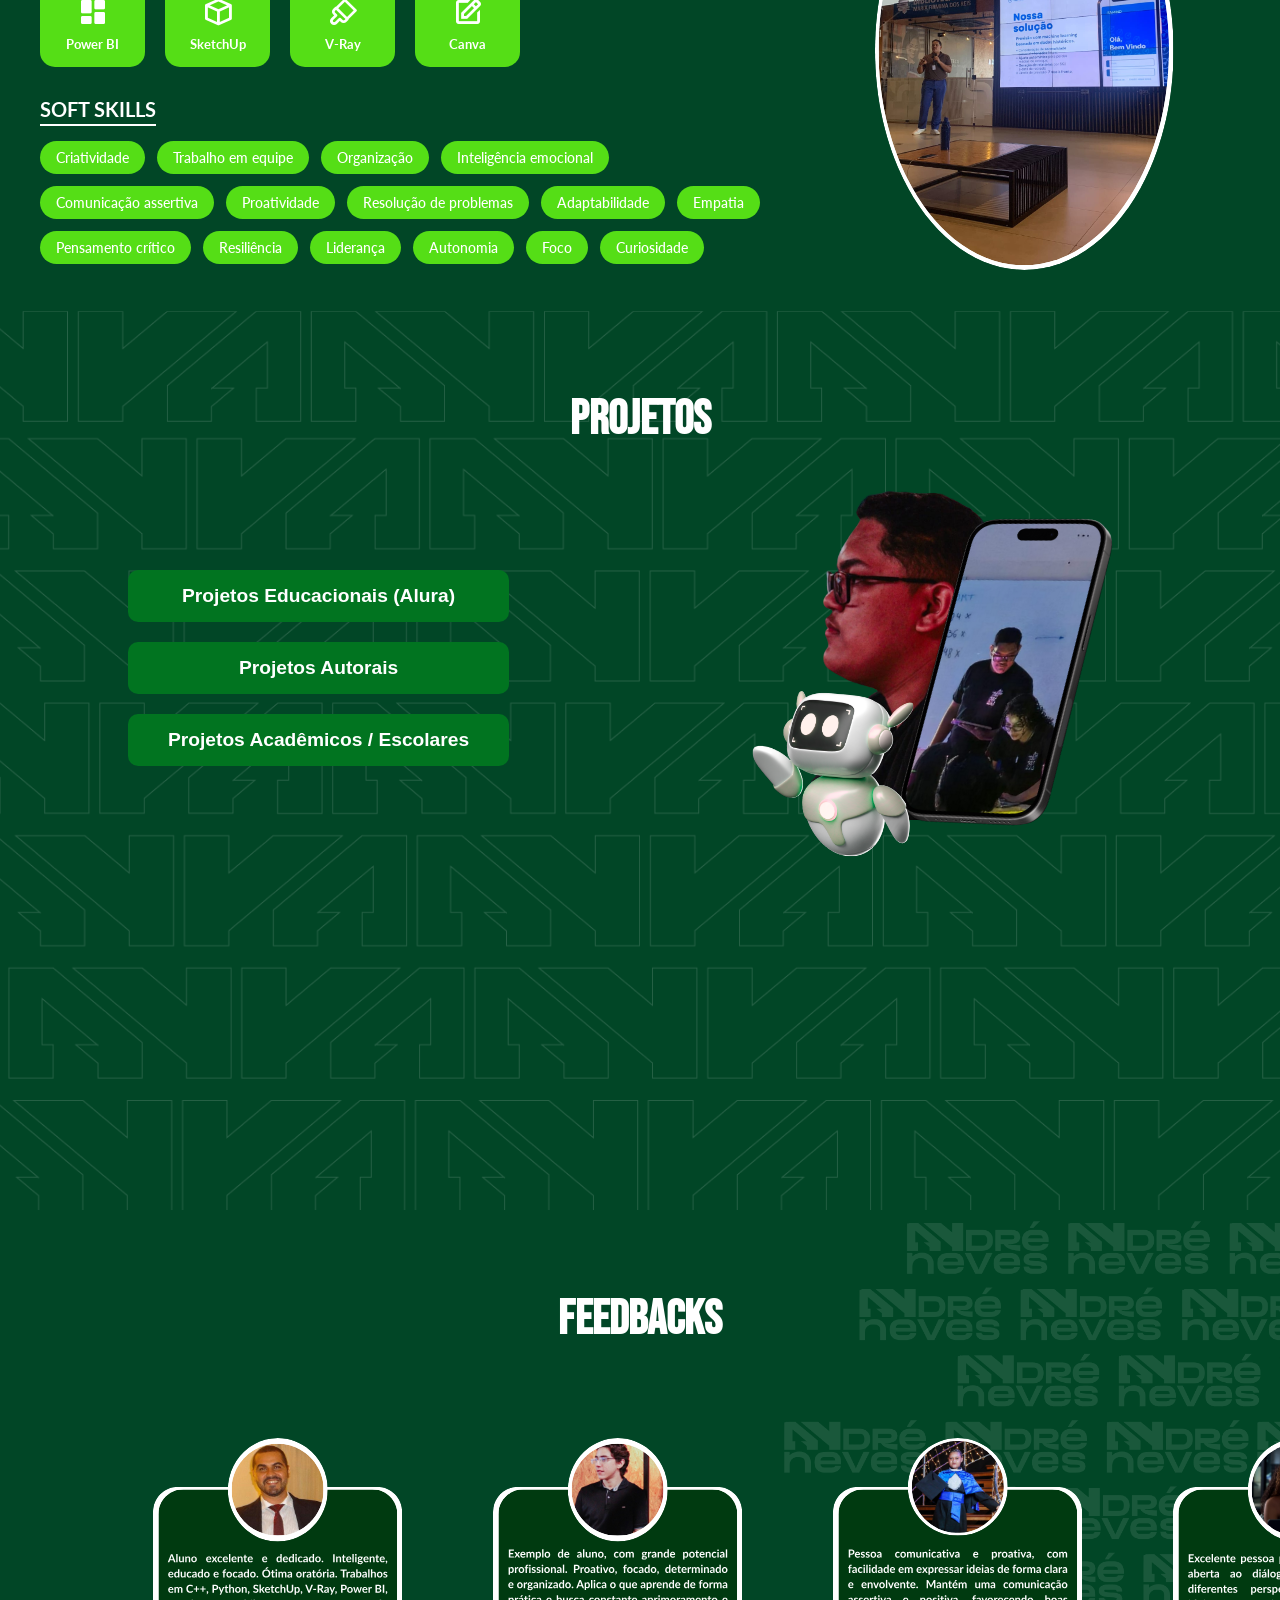
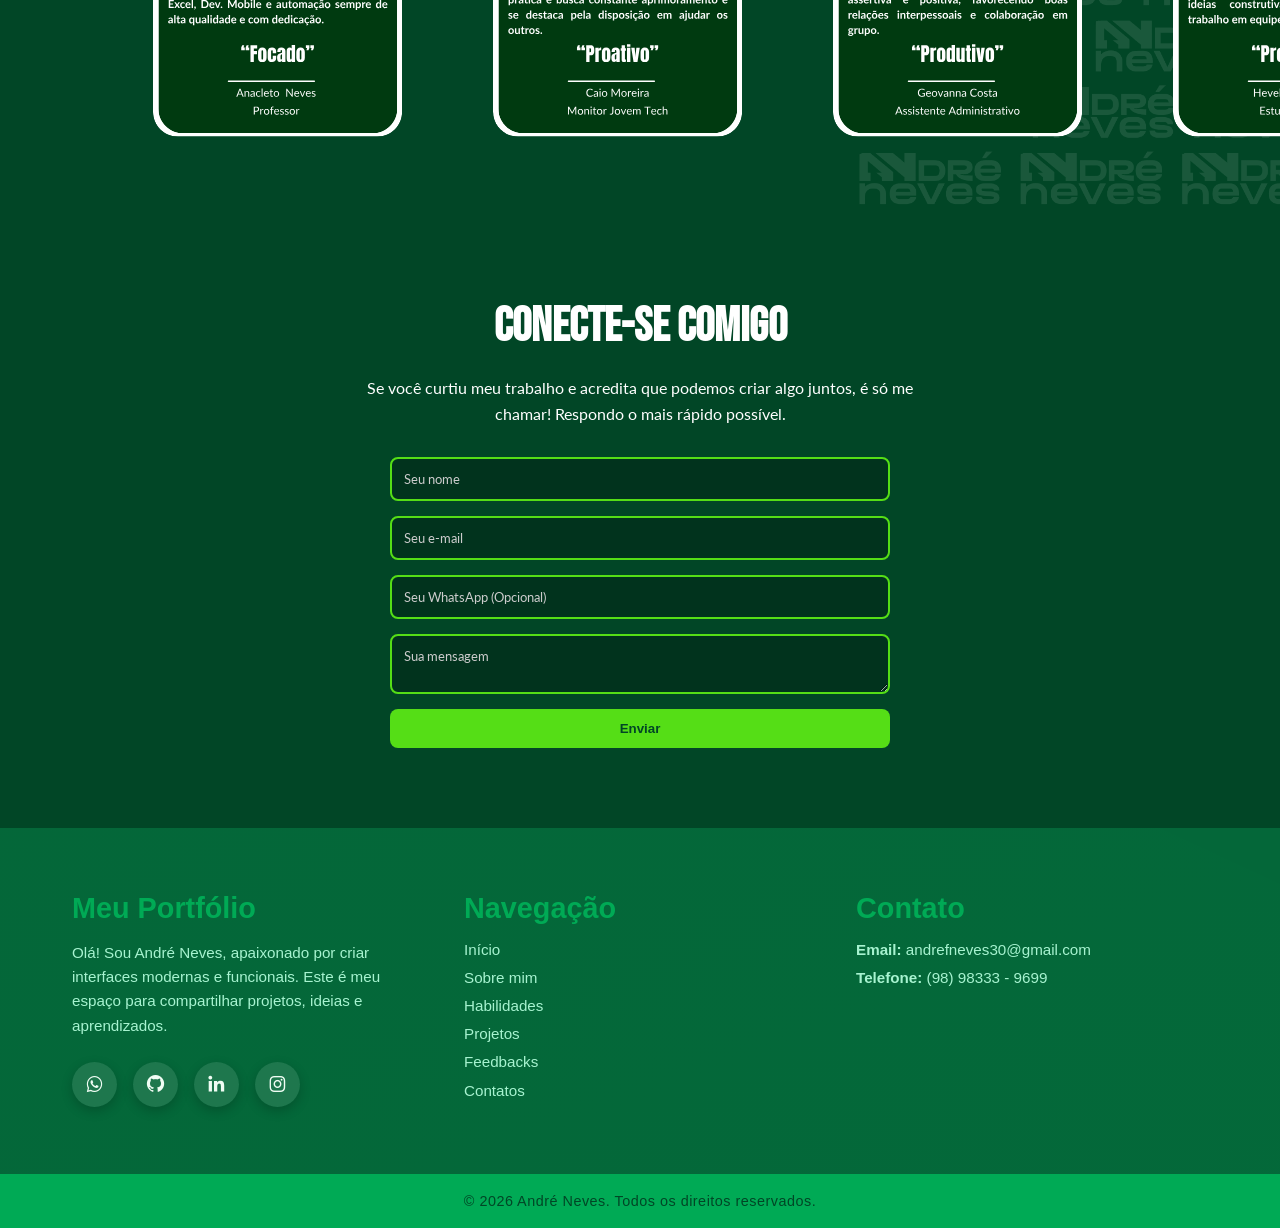
==== commit de7bb541: "Update index.html" ====
--- a/index.html
+++ b/index.html
@@ -85,7 +85,7 @@
         <div class="texto">
           <h1 class="titulo_sobre">SOBRE</h1>
           <p class="texto_sobre">
-            Sou estudante de <strong class="negrito_sobre">Engenharia de Software</strong> na UNDB, atualmente no 3º período, com foco em tecnologia, projetos e desenvolvimento de soluções digitais. Atuo no <strong class="negrito_sobre">Programa Jovem Tech</strong>, iniciativa que reúne grandes empresas do Maranhão e proporciona vivência prática em projetos reais, conectando aprendizado técnico a desafios do mercado.
+            Sou estudante de <strong class="negrito_sobre">Engenharia de Software</strong> na UNDB, atualmente no 3º período, com foco em tecnologia, projetos e desenvolvimento de soluções digitais. Atuei no <strong class="negrito_sobre">Programa Jovem Tech</strong>, iniciativa que reúne grandes empresas do Maranhão e proporciona vivência prática em projetos reais, conectando aprendizado técnico a desafios do mercado.
             </p>
 
             <p class="texto_sobre">
@@ -306,3 +306,4 @@
 </body>
 </html>
 
+
